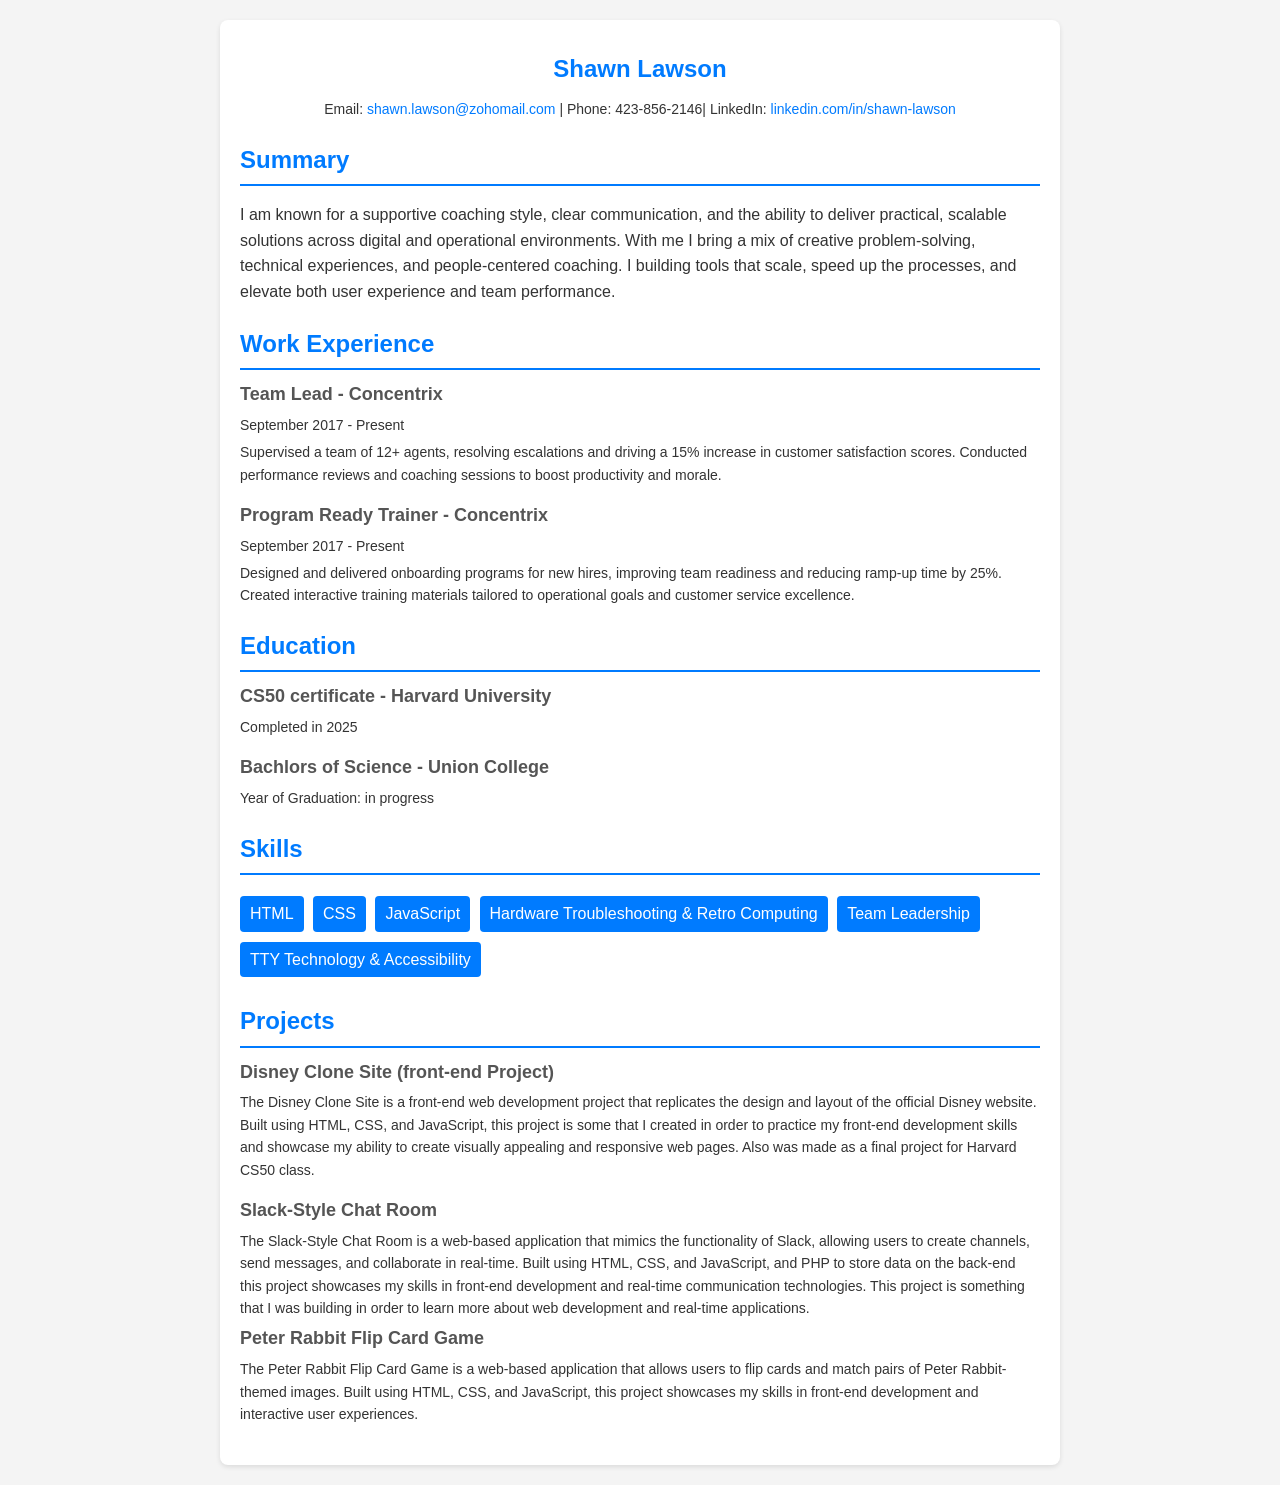
==== index.html @ 24d989f8 "added summary information" ====
<!DOCTYPE html>
<html lang="en">
    <head>
        <meta charset="UTF-8" />
        <meta name="viewport" content="width=device-width, initial-scale=1.0" />
        <title>Resume Template</title>
    </head>
 
    <style>
        body {
            font-family: Arial, sans-serif;
            line-height: 1.6;
            margin: 0;
            padding: 0;
            color: #333;
            background-color: #f4f4f4;
        }
        .container {
            max-width: 800px;
            margin: 20px auto;
            padding: 20px;
            background: #fff;
            border-radius: 8px;
            box-shadow: 0 2px 5px rgba(0, 0, 0, 0.1);
        }
        h1,
        h2 {
            color: #007bff;
        }
        .header {
            text-align: center;
        }
        .header h1 {
            margin: 10px 0;
        }
        .contact {
            margin: 10px 0;
            font-size: 14px;
        }
        .contact a {
            color: #007bff;
            text-decoration: none;
        }
        .section {
            margin: 20px 0;
        }
        .section h2 {
            margin-bottom: 10px;
            border-bottom: 2px solid #007bff;
            padding-bottom: 5px;
        }
        .item {
            margin-bottom: 15px;
        }
        .item h3 {
            margin: 0;
            font-size: 18px;
            color: #555;
        }
        .item p {
            margin: 5px 0;
            font-size: 14px;
        }
        .skills ul {
            list-style: none;
            padding: 0;
        }
        .skills ul li {
            display: inline-block;
            background: #007bff;
            color: #fff;
            padding: 5px 10px;
            margin: 5px 5px 5px 0;
            border-radius: 4px;
        }
    </style>
 
    <body>
        <main class="container">
            <section class="header">
                <h1>Shawn Lawson</h1>
                <p class="contact">
                    Email:
                    <a href="shawn.lawson@zohomail.com"
                        >shawn.lawson@zohomail.com</a
                    >
                    | Phone: 423-856-2146| LinkedIn:
                    <a href="https://www.linkedin.com/in/shawn-lawson-a45591269/">linkedin.com/in/shawn-lawson</a>
                </p>
            </section>
            <section class="section">
                <h2>Summary</h2>
                <p>
                    I am known for a supportive coaching style, clear communication, and the ability to deliver
                    practical, scalable solutions across digital and operational environments. With me I bring
                    a mix of creative problem-solving, technical experiences, and people-centered coaching. I building
                    tools that scale, speed up the processes, and elevate both user experience and team performance.
                    
                </p>
            </section>
            <section class="section">
                <h2>Work Experience</h2>
                <div class="item">
                    <h3>Team Lead - Concentrix</h3>
                    <p>September 2017 - Present</p>
                    <p>
                        Supervised a team of 12+ agents, resolving escalations and driving a 15% increase in customer satisfaction scores. Conducted performance reviews and coaching sessions to boost productivity and morale. 
                    </p>
                </div>
                <div class="item">
                    <h3>Program Ready Trainer - Concentrix</h3>
                    <p>September 2017 - Present</p>
                    <p>
                        Designed and delivered onboarding programs for new hires, improving team readiness and reducing ramp-up time by 25%. Created interactive training materials tailored to operational goals and customer service excellence.
                    </p>
                </div>
            </section>
            <div class="section">
                <h2>Education</h2>
                <div class="item">
                    <h3>CS50 certificate - Harvard University</h3>
                    <p>Completed in 2025</p>
                </div>
                <div class="item">
                    <h3>Bachlors of Science - Union College</h3>
                    <p>Year of Graduation: in progress</p>
                </div>
            </section>
            <section class="section">
                <h2>Skills</h2>
                <div class="skills">
                    <ul>
                        <li>HTML</li>
                        <li>CSS</li>
                        <li>JavaScript</li>
                        <li>Hardware Troubleshooting & Retro Computing</li>
                        <li>Team Leadership</li>
                        <li>TTY Technology & Accessibility</li>
                    </ul>
                </div>
            </section>
            <section class="section">
                <h2>Projects</h2>
                <div class="item">
                    <h3>Disney Clone Site (front-end Project)</h3>
                    <p>
                        The Disney Clone Site is a front-end web development project that replicates the design and layout of the official Disney website. 
                        Built using HTML, CSS, and JavaScript, this project is some that I created in order to practice my front-end development skills and showcase 
                        my ability to create visually appealing and responsive web pages. Also was made as a final project for Harvard CS50 class.
                    </p>
                </div>
                <div class="item">
                    <h3>Slack-Style Chat Room</h3>
                    <p>
                        The Slack-Style Chat Room is a web-based application that mimics the functionality of Slack,
                        allowing users to create channels, send messages, and collaborate in real-time. 
                        Built using HTML, CSS, and JavaScript, and PHP to store data on the back-end this 
                        project showcases my skills in front-end development and real-time communication technologies.
                        This project is something that I was building in order to learn more about web development and real-time applications.
                    </p>
                    <div class="item">
                    <h3>Peter Rabbit Flip Card Game</h3>
                    <p>
                        The Peter Rabbit Flip Card Game is a web-based application that allows users to flip cards and match pairs of Peter Rabbit-themed images. 
                        Built using HTML, CSS, and JavaScript, this project showcases my skills in front-end development and interactive user experiences.
                    </p>
                </div>
            </section>
        </main>
    </body>
</html>
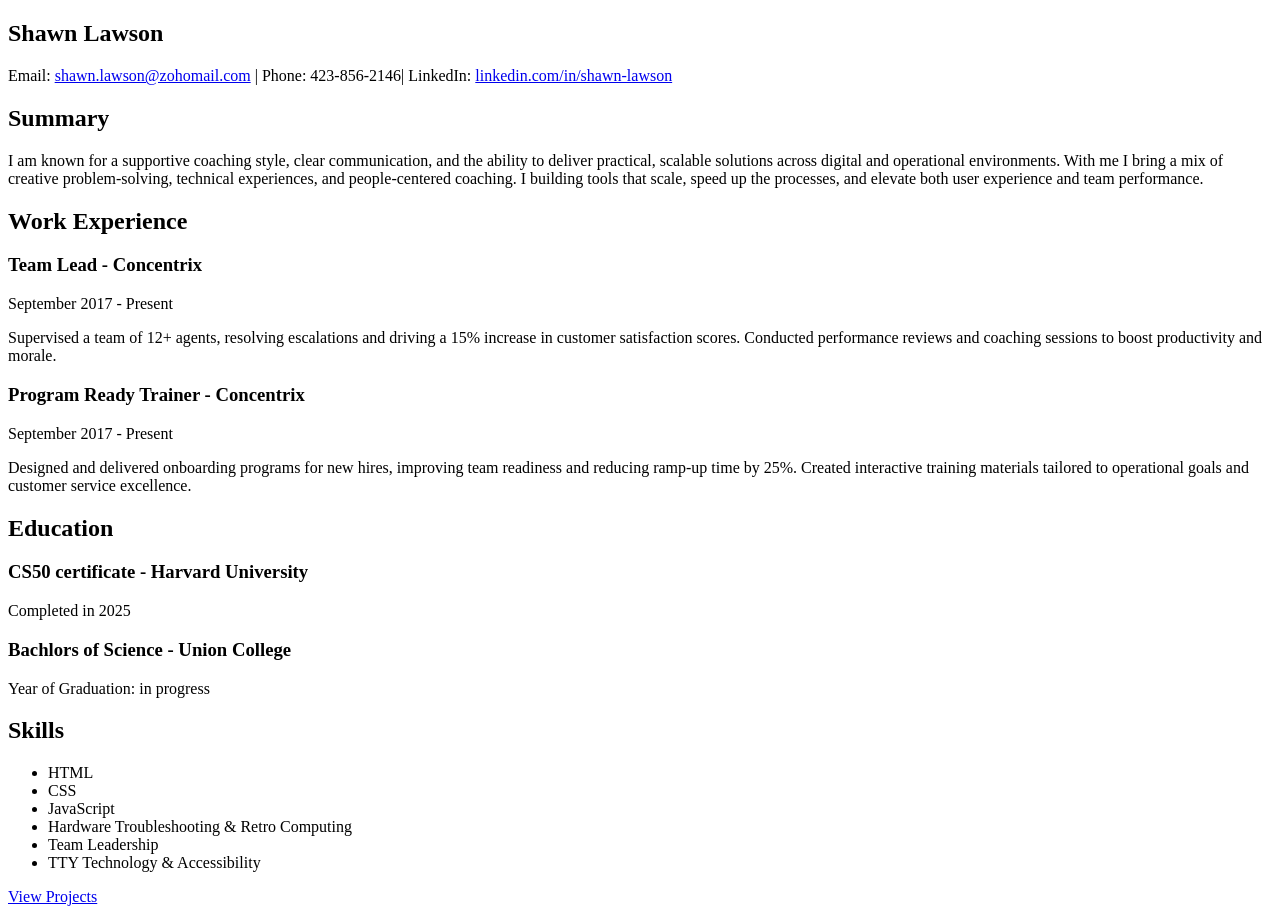
==== commit 2bc9c4a0: "added CSS and new html file" ====
--- a/index.html
+++ b/index.html
@@ -3,78 +3,10 @@
     <head>
         <meta charset="UTF-8" />
         <meta name="viewport" content="width=device-width, initial-scale=1.0" />
+        <link rel="stylesheet" href="styles.css" />
         <title>Resume Template</title>
     </head>
- 
-    <style>
-        body {
-            font-family: Arial, sans-serif;
-            line-height: 1.6;
-            margin: 0;
-            padding: 0;
-            color: #333;
-            background-color: #f4f4f4;
-        }
-        .container {
-            max-width: 800px;
-            margin: 20px auto;
-            padding: 20px;
-            background: #fff;
-            border-radius: 8px;
-            box-shadow: 0 2px 5px rgba(0, 0, 0, 0.1);
-        }
-        h1,
-        h2 {
-            color: #007bff;
-        }
-        .header {
-            text-align: center;
-        }
-        .header h1 {
-            margin: 10px 0;
-        }
-        .contact {
-            margin: 10px 0;
-            font-size: 14px;
-        }
-        .contact a {
-            color: #007bff;
-            text-decoration: none;
-        }
-        .section {
-            margin: 20px 0;
-        }
-        .section h2 {
-            margin-bottom: 10px;
-            border-bottom: 2px solid #007bff;
-            padding-bottom: 5px;
-        }
-        .item {
-            margin-bottom: 15px;
-        }
-        .item h3 {
-            margin: 0;
-            font-size: 18px;
-            color: #555;
-        }
-        .item p {
-            margin: 5px 0;
-            font-size: 14px;
-        }
-        .skills ul {
-            list-style: none;
-            padding: 0;
-        }
-        .skills ul li {
-            display: inline-block;
-            background: #007bff;
-            color: #fff;
-            padding: 5px 10px;
-            margin: 5px 5px 5px 0;
-            border-radius: 4px;
-        }
-    </style>
- 
+
     <body>
         <main class="container">
             <section class="header">
@@ -139,8 +71,10 @@
                     </ul>
                 </div>
             </section>
-            <section class="section">
-                <h2>Projects</h2>
+                <a href="projects.html">View Projects</a>
+
+            <!--<section class="section">
+                 <h2>Projects</h2>
                 <div class="item">
                     <h3>Disney Clone Site (front-end Project)</h3>
                     <p>
@@ -165,7 +99,7 @@
                         Built using HTML, CSS, and JavaScript, this project showcases my skills in front-end development and interactive user experiences.
                     </p>
                 </div>
-            </section>
+            </section> -->
         </main>
     </body>
 </html>
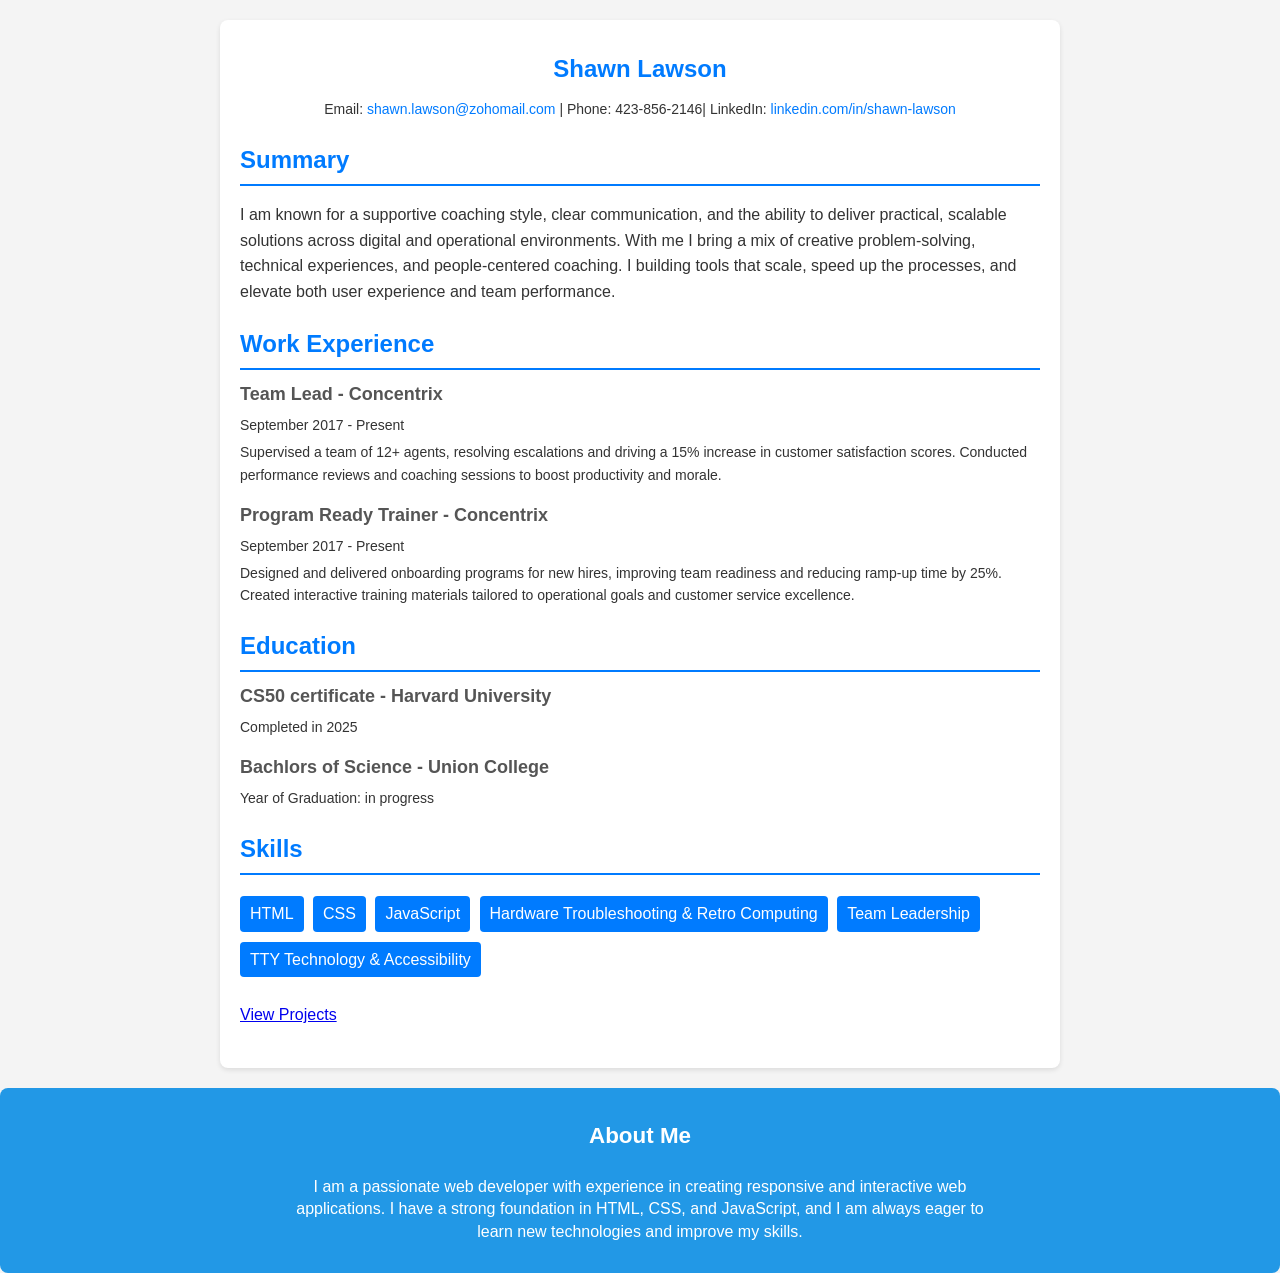
==== commit 0c3996bc: "added resume.html index.css" ====
--- a/index.html
+++ b/index.html
@@ -3,7 +3,8 @@
     <head>
         <meta charset="UTF-8" />
         <meta name="viewport" content="width=device-width, initial-scale=1.0" />
-        <link rel="stylesheet" href="styles.css" />
+        <link rel="stylesheet" href="css/styles.css" />
+        <link rel="stylesheet" href="css/index.css" />
         <title>Resume Template</title>
     </head>
 
@@ -101,6 +102,12 @@
                 </div>
             </section> -->
         </main>
+        <footer>
+            <div class="about-me">
+                <h3>About Me</h3>
+                <p>I am a passionate web developer with experience in creating responsive and interactive web applications. I have a strong foundation in HTML, CSS, and JavaScript, and I am always eager to learn new technologies and improve my skills.</p>
+            </div>
+        </footer>
     </body>
 </html>
  
--- a/css/styles.css
+++ b/css/styles.css
@@ -0,0 +1,76 @@
+body {
+            font-family: Arial, sans-serif;
+            line-height: 1.6;
+            margin: 0;
+            padding: 0;
+            color: #333;
+            background-color: #f4f4f4;
+        }
+        .container {
+            max-width: 800px;
+            margin: 20px auto;
+            padding: 20px;
+            background: #fff;
+            border-radius: 8px;
+            box-shadow: 0 2px 5px rgba(0, 0, 0, 0.1);
+        }
+        h1,
+        h2 {
+            color: #007bff;
+        }
+        .header {
+            text-align: center;
+        }
+        .header h1 {
+            margin: 10px 0;
+        }
+        .contact {
+            margin: 10px 0;
+            font-size: 14px;
+        }
+        .contact a {
+            color: #007bff;
+            text-decoration: none;
+        }
+        .section {
+            margin: 20px 0;
+        }
+        .section h2 {
+            margin-bottom: 10px;
+            border-bottom: 2px solid #007bff;
+            padding-bottom: 5px;
+        }
+        .item {
+            margin-bottom: 15px;
+        }
+        .item h3 {
+            margin: 0;
+            font-size: 18px;
+            color: #555;
+        }
+        .item p {
+            margin: 5px 0;
+            font-size: 14px;
+        }
+        .skills ul {
+            list-style: none;
+            padding: 0;
+        }
+        .skills ul li {
+            display: inline-block;
+            background: #007bff;
+            color: #fff;
+            padding: 5px 10px;
+            margin: 5px 5px 5px 0;
+            border-radius: 4px;
+        }
+        .resume {
+            display: flex;
+            justify-content: center;
+            margin-top: 10px;
+            padding: 10px 20px;
+            background: #007bff;
+            color: #fff;
+            text-decoration: none;
+            border-radius: 4px;
+        }
--- a/css/index.css
+++ b/css/index.css
@@ -0,0 +1,36 @@
+footer {
+  background-color: #2298e6;
+  padding: 20px;
+  color: white;
+  border-radius: 8px;
+  text-align: left; 
+}
+
+footer .about-me h3 {
+  margin-top: 0;
+  font-size: 1.2rem;
+}
+
+footer .about-me p {
+  margin: 10px 0 0;
+  font-size: 0.95rem;
+  line-height: 1.4;
+}
+
+@media (min-width: 768px) {
+  footer {
+    grid-column: 1 / 3;
+    text-align: center; 
+    padding: 30px;
+  }
+
+  footer .about-me h3 {
+    font-size: 1.4rem;
+  }
+
+  footer .about-me p {
+    font-size: 1rem;
+    max-width: 700px;
+    margin: 10px auto 0; 
+  }
+}
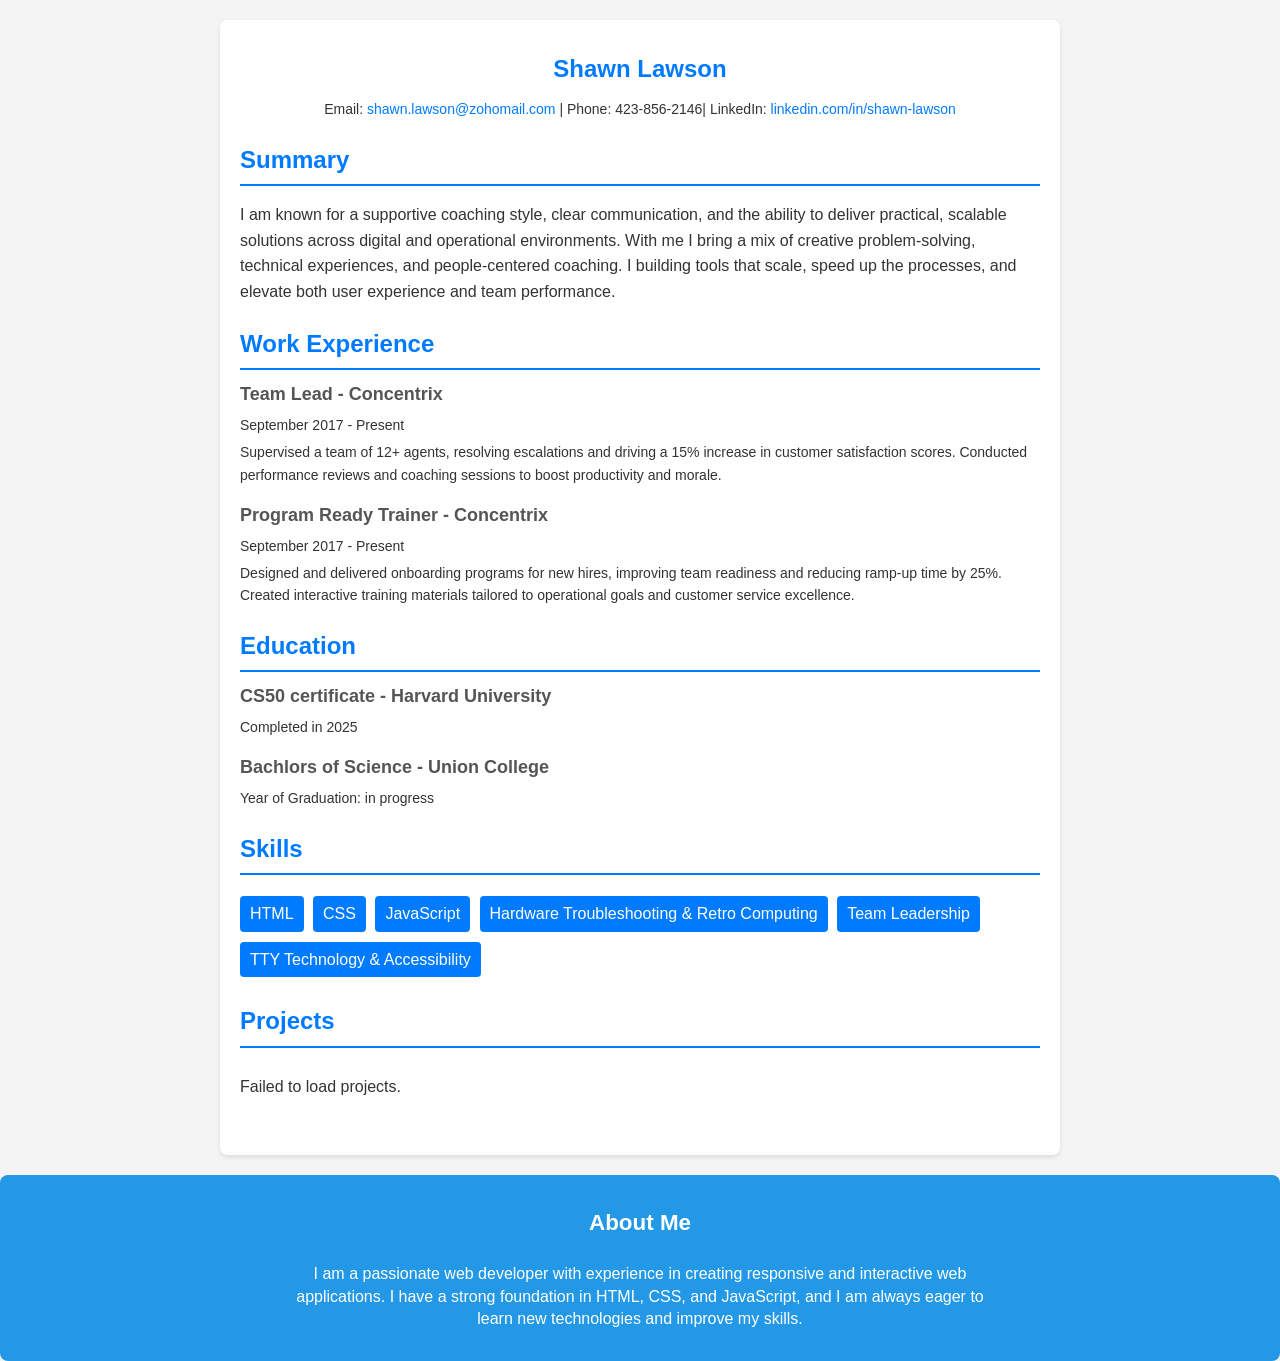
==== commit 79258706: "added the JavaScript to the mix." ====
--- a/index.html
+++ b/index.html
@@ -1,63 +1,66 @@
 <!DOCTYPE html>
 <html lang="en">
-    <head>
-        <meta charset="UTF-8" />
-        <meta name="viewport" content="width=device-width, initial-scale=1.0" />
-        <link rel="stylesheet" href="css/styles.css" />
-        <link rel="stylesheet" href="css/index.css" />
-        <title>Resume Template</title>
-    </head>
 
-    <body>
-        <main class="container">
-            <section class="header">
-                <h1>Shawn Lawson</h1>
-                <p class="contact">
-                    Email:
-                    <a href="shawn.lawson@zohomail.com"
-                        >shawn.lawson@zohomail.com</a
-                    >
-                    | Phone: 423-856-2146| LinkedIn:
-                    <a href="https://www.linkedin.com/in/shawn-lawson-a45591269/">linkedin.com/in/shawn-lawson</a>
+<head>
+    <meta charset="UTF-8" />
+    <meta name="viewport" content="width=device-width, initial-scale=1.0" />
+    <link rel="stylesheet" href="css/styles.css" />
+    <link rel="stylesheet" href="css/index.css" />
+    <title>Resume Template</title>
+</head>
+
+<body>
+    <main class="container">
+        <section class="header">
+            <h1>Shawn Lawson</h1>
+            <p class="contact">
+                Email:
+                <a href="shawn.lawson@zohomail.com">shawn.lawson@zohomail.com</a>
+                | Phone: 423-856-2146| LinkedIn:
+                <a href="https://www.linkedin.com/in/shawn-lawson-a45591269/">linkedin.com/in/shawn-lawson</a>
+            </p>
+        </section>
+        <section class="section">
+            <h2>Summary</h2>
+            <p>
+                I am known for a supportive coaching style, clear communication, and the ability to deliver
+                practical, scalable solutions across digital and operational environments. With me I bring
+                a mix of creative problem-solving, technical experiences, and people-centered coaching. I building
+                tools that scale, speed up the processes, and elevate both user experience and team performance.
+
+            </p>
+        </section>
+        <section class="section">
+            <h2>Work Experience</h2>
+            <div class="item">
+                <h3>Team Lead - Concentrix</h3>
+                <p>September 2017 - Present</p>
+                <p>
+                    Supervised a team of 12+ agents, resolving escalations and driving a 15% increase in customer
+                    satisfaction scores. Conducted performance reviews and coaching sessions to boost productivity and
+                    morale.
                 </p>
-            </section>
-            <section class="section">
-                <h2>Summary</h2>
+            </div>
+            <div class="item">
+                <h3>Program Ready Trainer - Concentrix</h3>
+                <p>September 2017 - Present</p>
                 <p>
-                    I am known for a supportive coaching style, clear communication, and the ability to deliver
-                    practical, scalable solutions across digital and operational environments. With me I bring
-                    a mix of creative problem-solving, technical experiences, and people-centered coaching. I building
-                    tools that scale, speed up the processes, and elevate both user experience and team performance.
-                    
+                    Designed and delivered onboarding programs for new hires, improving team readiness and reducing
+                    ramp-up time by 25%. Created interactive training materials tailored to operational goals and
+                    customer service excellence.
                 </p>
-            </section>
-            <section class="section">
-                <h2>Work Experience</h2>
-                <div class="item">
-                    <h3>Team Lead - Concentrix</h3>
-                    <p>September 2017 - Present</p>
-                    <p>
-                        Supervised a team of 12+ agents, resolving escalations and driving a 15% increase in customer satisfaction scores. Conducted performance reviews and coaching sessions to boost productivity and morale. 
-                    </p>
-                </div>
-                <div class="item">
-                    <h3>Program Ready Trainer - Concentrix</h3>
-                    <p>September 2017 - Present</p>
-                    <p>
-                        Designed and delivered onboarding programs for new hires, improving team readiness and reducing ramp-up time by 25%. Created interactive training materials tailored to operational goals and customer service excellence.
-                    </p>
-                </div>
-            </section>
-            <div class="section">
-                <h2>Education</h2>
-                <div class="item">
-                    <h3>CS50 certificate - Harvard University</h3>
-                    <p>Completed in 2025</p>
-                </div>
-                <div class="item">
-                    <h3>Bachlors of Science - Union College</h3>
-                    <p>Year of Graduation: in progress</p>
-                </div>
+            </div>
+        </section>
+        <div class="section">
+            <h2>Education</h2>
+            <div class="item">
+                <h3>CS50 certificate - Harvard University</h3>
+                <p>Completed in 2025</p>
+            </div>
+            <div class="item">
+                <h3>Bachlors of Science - Union College</h3>
+                <p>Year of Graduation: in progress</p>
+            </div>
             </section>
             <section class="section">
                 <h2>Skills</h2>
@@ -72,7 +75,11 @@
                     </ul>
                 </div>
             </section>
-                <a href="projects.html">View Projects</a>
+            <section class="section">
+                <h2>Projects</h2>
+                <div id="projects" class="columns"></div>
+            </section>
+
 
             <!--<section class="section">
                  <h2>Projects</h2>
@@ -101,13 +108,16 @@
                     </p>
                 </div>
             </section> -->
-        </main>
-        <footer>
-            <div class="about-me">
-                <h3>About Me</h3>
-                <p>I am a passionate web developer with experience in creating responsive and interactive web applications. I have a strong foundation in HTML, CSS, and JavaScript, and I am always eager to learn new technologies and improve my skills.</p>
-            </div>
-        </footer>
-    </body>
-</html>
- +    </main>
+    <footer>
+        <div class="about-me">
+            <h3>About Me</h3>
+            <p>I am a passionate web developer with experience in creating responsive and interactive web applications.
+                I have a strong foundation in HTML, CSS, and JavaScript, and I am always eager to learn new technologies
+                and improve my skills.</p>
+        </div>
+    </footer>
+    <script src="app.js"></script>
+</body>
+
+</html>
--- a/css/styles.css
+++ b/css/styles.css
@@ -1,76 +1,93 @@
 body {
-            font-family: Arial, sans-serif;
-            line-height: 1.6;
-            margin: 0;
-            padding: 0;
-            color: #333;
-            background-color: #f4f4f4;
-        }
-        .container {
-            max-width: 800px;
-            margin: 20px auto;
-            padding: 20px;
-            background: #fff;
-            border-radius: 8px;
-            box-shadow: 0 2px 5px rgba(0, 0, 0, 0.1);
-        }
-        h1,
-        h2 {
-            color: #007bff;
-        }
-        .header {
-            text-align: center;
-        }
-        .header h1 {
-            margin: 10px 0;
-        }
-        .contact {
-            margin: 10px 0;
-            font-size: 14px;
-        }
-        .contact a {
-            color: #007bff;
-            text-decoration: none;
-        }
-        .section {
-            margin: 20px 0;
-        }
-        .section h2 {
-            margin-bottom: 10px;
-            border-bottom: 2px solid #007bff;
-            padding-bottom: 5px;
-        }
-        .item {
-            margin-bottom: 15px;
-        }
-        .item h3 {
-            margin: 0;
-            font-size: 18px;
-            color: #555;
-        }
-        .item p {
-            margin: 5px 0;
-            font-size: 14px;
-        }
-        .skills ul {
-            list-style: none;
-            padding: 0;
-        }
-        .skills ul li {
-            display: inline-block;
-            background: #007bff;
-            color: #fff;
-            padding: 5px 10px;
-            margin: 5px 5px 5px 0;
-            border-radius: 4px;
-        }
-        .resume {
-            display: flex;
-            justify-content: center;
-            margin-top: 10px;
-            padding: 10px 20px;
-            background: #007bff;
-            color: #fff;
-            text-decoration: none;
-            border-radius: 4px;
-        }+  font-family: Arial, sans-serif;
+  line-height: 1.6;
+  margin: 0;
+  padding: 0;
+  color: #333;
+  background-color: #f4f4f4;
+}
+.container {
+  max-width: 800px;
+  margin: 20px auto;
+  padding: 20px;
+  background: #fff;
+  border-radius: 8px;
+  box-shadow: 0 2px 5px rgba(0, 0, 0, 0.1);
+}
+h1,
+h2 {
+  color: #007bff;
+}
+.header {
+  text-align: center;
+}
+.header h1 {
+  margin: 10px 0;
+}
+.contact {
+  margin: 10px 0;
+  font-size: 14px;
+}
+.contact a {
+  color: #007bff;
+  text-decoration: none;
+}
+.section {
+  margin: 20px 0;
+}
+.section h2 {
+  margin-bottom: 10px;
+  border-bottom: 2px solid #007bff;
+  padding-bottom: 5px;
+}
+.item {
+  margin-bottom: 15px;
+}
+.item h3 {
+  margin: 0;
+  font-size: 18px;
+  color: #555;
+}
+.item p {
+  margin: 5px 0;
+  font-size: 14px;
+}
+.skills ul {
+  list-style: none;
+  padding: 0;
+}
+.skills ul li {
+  display: inline-block;
+  background: #007bff;
+  color: #fff;
+  padding: 5px 10px;
+  margin: 5px 5px 5px 0;
+  border-radius: 4px;
+}
+.resume {
+  display: flex;
+  justify-content: center;
+  margin-top: 10px;
+  padding: 10px 20px;
+  background: #007bff;
+  color: #fff;
+  text-decoration: none;
+  border-radius: 4px;
+}
+
+.columns {
+  display: flex;
+  flex-direction: column;
+  gap: 20px;
+}
+
+@media (min-width: 800px) {
+  .columns {
+    flex-direction: row;
+    flex-wrap: wrap;
+  }
+
+  .col {
+    flex: 1 1 calc(50% - 20px);
+  }
+}
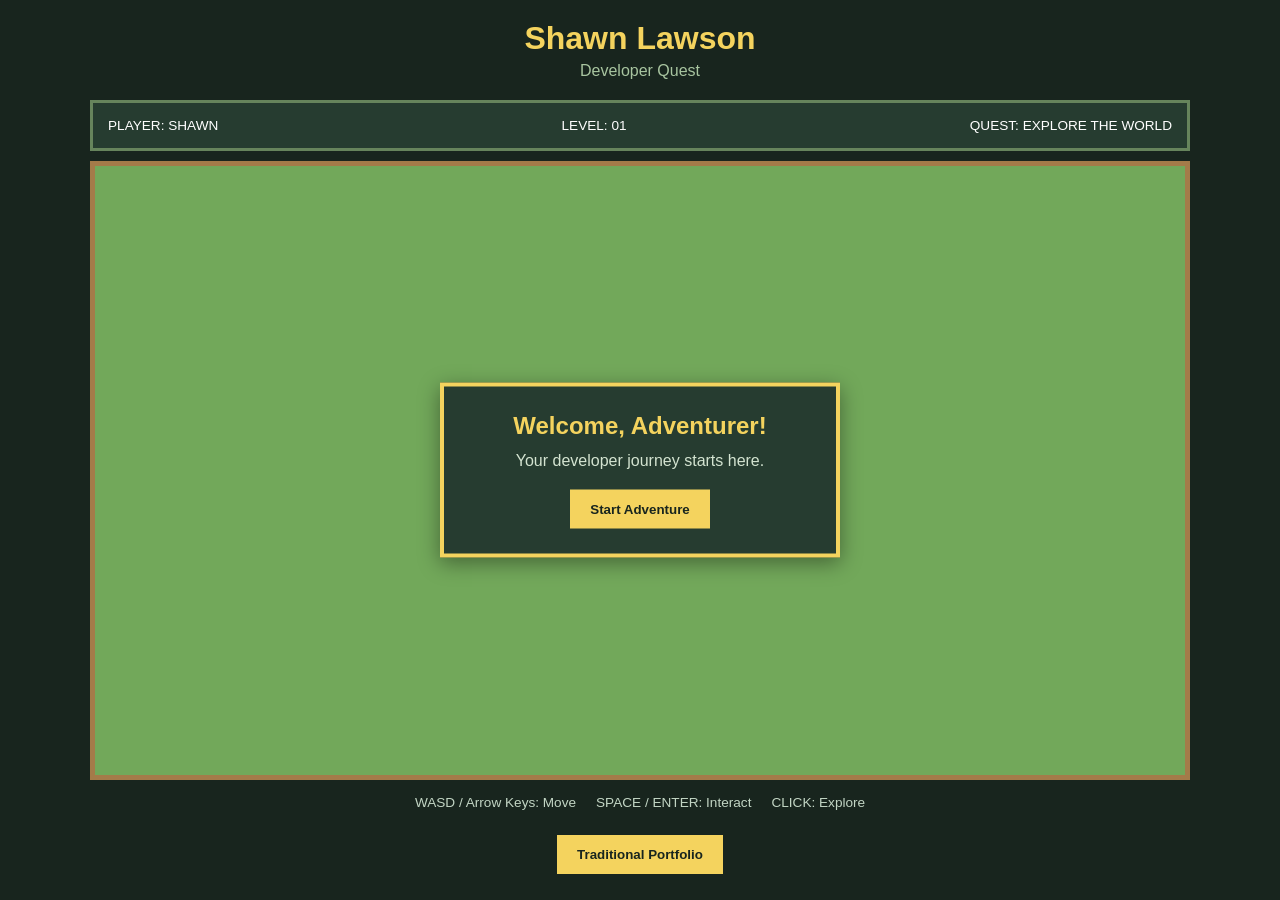
==== commit 546c9a28: "Did some re-arranging to make the code easier to follow." ====
--- a/index.html
+++ b/index.html
@@ -1,123 +1,57 @@
+
 <!DOCTYPE html>
 <html lang="en">
+<head>
+    <meta charset="UTF-8">
+    <meta name="viewport" content="width=device-width, initial-scale=1.0">
 
-<head>
-    <meta charset="UTF-8" />
-    <meta name="viewport" content="width=device-width, initial-scale=1.0" />
-    <link rel="stylesheet" href="css/styles.css" />
-    <link rel="stylesheet" href="css/index.css" />
-    <title>Resume Template</title>
+    <title>Shawn Lawson | Developer Quest</title>
+
+    <link rel="stylesheet" href="/css/style.css">
 </head>
 
 <body>
-    <main class="container">
-        <section class="header">
-            <h1>Shawn Lawson</h1>
-            <p class="contact">
-                Email:
-                <a href="shawn.lawson@zohomail.com">shawn.lawson@zohomail.com</a>
-                | Phone: 423-856-2146| LinkedIn:
-                <a href="https://www.linkedin.com/in/shawn-lawson-a45591269/">linkedin.com/in/shawn-lawson</a>
-            </p>
+
+    <header class="game-header">
+        <h1>Shawn Lawson</h1>
+        <p>Developer Quest</p>
+    </header>
+
+    <main class="game-container">
+
+        <div class="game-hud">
+            <span>PLAYER: SHAWN</span>
+            <span>LEVEL: 01</span>
+            <span>QUEST: EXPLORE THE WORLD</span>
+        </div>
+
+        <section class="game-screen">
+
+            <canvas id="gameCanvas">
+                Your browser does not support HTML Canvas.
+            </canvas>
+
+            <div class="game-message" id="gameMessage">
+                <h2>Welcome, Adventurer!</h2>
+                <p>Your developer journey starts here.</p>
+                <button id="startButton">Start Adventure</button>
+            </div>
+
         </section>
-        <section class="section">
-            <h2>Summary</h2>
-            <p>
-                I am known for a supportive coaching style, clear communication, and the ability to deliver
-                practical, scalable solutions across digital and operational environments. With me I bring
-                a mix of creative problem-solving, technical experiences, and people-centered coaching. I building
-                tools that scale, speed up the processes, and elevate both user experience and team performance.
 
-            </p>
-        </section>
-        <section class="section">
-            <h2>Work Experience</h2>
-            <div class="item">
-                <h3>Team Lead - Concentrix</h3>
-                <p>September 2017 - Present</p>
-                <p>
-                    Supervised a team of 12+ agents, resolving escalations and driving a 15% increase in customer
-                    satisfaction scores. Conducted performance reviews and coaching sessions to boost productivity and
-                    morale.
-                </p>
-            </div>
-            <div class="item">
-                <h3>Program Ready Trainer - Concentrix</h3>
-                <p>September 2017 - Present</p>
-                <p>
-                    Designed and delivered onboarding programs for new hires, improving team readiness and reducing
-                    ramp-up time by 25%. Created interactive training materials tailored to operational goals and
-                    customer service excellence.
-                </p>
-            </div>
-        </section>
-        <div class="section">
-            <h2>Education</h2>
-            <div class="item">
-                <h3>CS50 certificate - Harvard University</h3>
-                <p>Completed in 2025</p>
-            </div>
-            <div class="item">
-                <h3>Bachlors of Science - Union College</h3>
-                <p>Year of Graduation: in progress</p>
-            </div>
-            </section>
-            <section class="section">
-                <h2>Skills</h2>
-                <div class="skills">
-                    <ul>
-                        <li>HTML</li>
-                        <li>CSS</li>
-                        <li>JavaScript</li>
-                        <li>Hardware Troubleshooting & Retro Computing</li>
-                        <li>Team Leadership</li>
-                        <li>TTY Technology & Accessibility</li>
-                    </ul>
-                </div>
-            </section>
-            <section class="section">
-                <h2>Projects</h2>
-                <div id="projects" class="columns"></div>
-            </section>
+        <nav class="game-controls">
+            <p>WASD / Arrow Keys: Move</p>
+            <p>SPACE / ENTER: Interact</p>
+            <p>CLICK: Explore</p>
+        </nav>
 
+        <div class="portfolio-menu">
+            <button id="portfolioButton">Traditional Portfolio</button>
+        </div>
 
-            <!--<section class="section">
-                 <h2>Projects</h2>
-                <div class="item">
-                    <h3>Disney Clone Site (front-end Project)</h3>
-                    <p>
-                        The Disney Clone Site is a front-end web development project that replicates the design and layout of the official Disney website. 
-                        Built using HTML, CSS, and JavaScript, this project is some that I created in order to practice my front-end development skills and showcase 
-                        my ability to create visually appealing and responsive web pages. Also was made as a final project for Harvard CS50 class.
-                    </p>
-                </div>
-                <div class="item">
-                    <h3>Slack-Style Chat Room</h3>
-                    <p>
-                        The Slack-Style Chat Room is a web-based application that mimics the functionality of Slack,
-                        allowing users to create channels, send messages, and collaborate in real-time. 
-                        Built using HTML, CSS, and JavaScript, and PHP to store data on the back-end this 
-                        project showcases my skills in front-end development and real-time communication technologies.
-                        This project is something that I was building in order to learn more about web development and real-time applications.
-                    </p>
-                    <div class="item">
-                    <h3>Peter Rabbit Flip Card Game</h3>
-                    <p>
-                        The Peter Rabbit Flip Card Game is a web-based application that allows users to flip cards and match pairs of Peter Rabbit-themed images. 
-                        Built using HTML, CSS, and JavaScript, this project showcases my skills in front-end development and interactive user experiences.
-                    </p>
-                </div>
-            </section> -->
     </main>
-    <footer>
-        <div class="about-me">
-            <h3>About Me</h3>
-            <p>I am a passionate web developer with experience in creating responsive and interactive web applications.
-                I have a strong foundation in HTML, CSS, and JavaScript, and I am always eager to learn new technologies
-                and improve my skills.</p>
-        </div>
-    </footer>
-    <script src="app.js"></script>
+
+    <script type="module" src="/js/app.js"></script>
+
 </body>
-
-</html>+</html>
--- a/css/style.css
+++ b/css/style.css
@@ -0,0 +1,156 @@
+
+/* Reset */
+
+* {
+    margin: 0;
+    padding: 0;
+    box-sizing: border-box;
+}
+
+/* Main Page */
+
+body {
+    font-family: Arial, sans-serif;
+    background-color: #18251e;
+    color: #ffffff;
+    min-height: 100vh;
+    padding: 20px;
+}
+
+/* Header */
+
+.game-header {
+    text-align: center;
+    margin-bottom: 20px;
+}
+
+.game-header h1 {
+    font-size: 2rem;
+    color: #f4d35e;
+    margin-bottom: 5px;
+}
+
+.game-header p {
+    color: #a8c5a0;
+}
+
+/* Game Container */
+
+.game-container {
+    max-width: 1100px;
+    margin: auto;
+}
+
+/* Game HUD */
+
+.game-hud {
+    display: flex;
+    justify-content: space-between;
+    flex-wrap: wrap;
+    gap: 10px;
+    padding: 15px;
+    background-color: #263c30;
+    border: 3px solid #66845c;
+    font-size: 0.85rem;
+    margin-bottom: 10px;
+}
+
+/* Game Screen */
+
+.game-screen {
+    position: relative;
+    width: 100%;
+    aspect-ratio: 16 / 9;
+    background-color: #72a85a;
+    border: 5px solid #a47b49;
+    overflow: hidden;
+}
+
+#gameCanvas {
+    display: block;
+    width: 100%;
+    height: 100%;
+}
+
+/* Welcome Message */
+
+.game-message {
+    position: absolute;
+    top: 50%;
+    left: 50%;
+    transform: translate(-50%, -50%);
+    width: min(85%, 400px);
+    padding: 25px;
+    text-align: center;
+    background-color: #263c30;
+    border: 4px solid #f4d35e;
+    box-shadow: 0 5px 20px rgba(0, 0, 0, 0.4);
+}
+
+.game-message h2 {
+    color: #f4d35e;
+    margin-bottom: 12px;
+}
+
+.game-message p {
+    margin-bottom: 20px;
+    color: #d4e4d1;
+}
+
+.game-message button,
+.portfolio-menu button {
+    padding: 12px 20px;
+    background-color: #f4d35e;
+    border: none;
+    color: #18251e;
+    font-weight: bold;
+    cursor: pointer;
+}
+
+.game-message button:hover,
+.portfolio-menu button:hover {
+    background-color: #ffffff;
+}
+
+/* Controls */
+
+.game-controls {
+    display: flex;
+    justify-content: center;
+    flex-wrap: wrap;
+    gap: 20px;
+    padding: 15px;
+    color: #c2d5c4;
+    font-size: 0.85rem;
+}
+
+/* Portfolio Menu */
+
+.portfolio-menu {
+    text-align: center;
+    margin-top: 10px;
+}
+
+/* Mobile */
+
+@media (max-width: 600px) {
+
+    body {
+        padding: 10px;
+    }
+
+    .game-hud {
+        font-size: 0.7rem;
+    }
+
+    .game-controls {
+        flex-direction: column;
+        align-items: center;
+        gap: 8px;
+    }
+
+    .game-header h1 {
+        font-size: 1.5rem;
+    }
+
+}
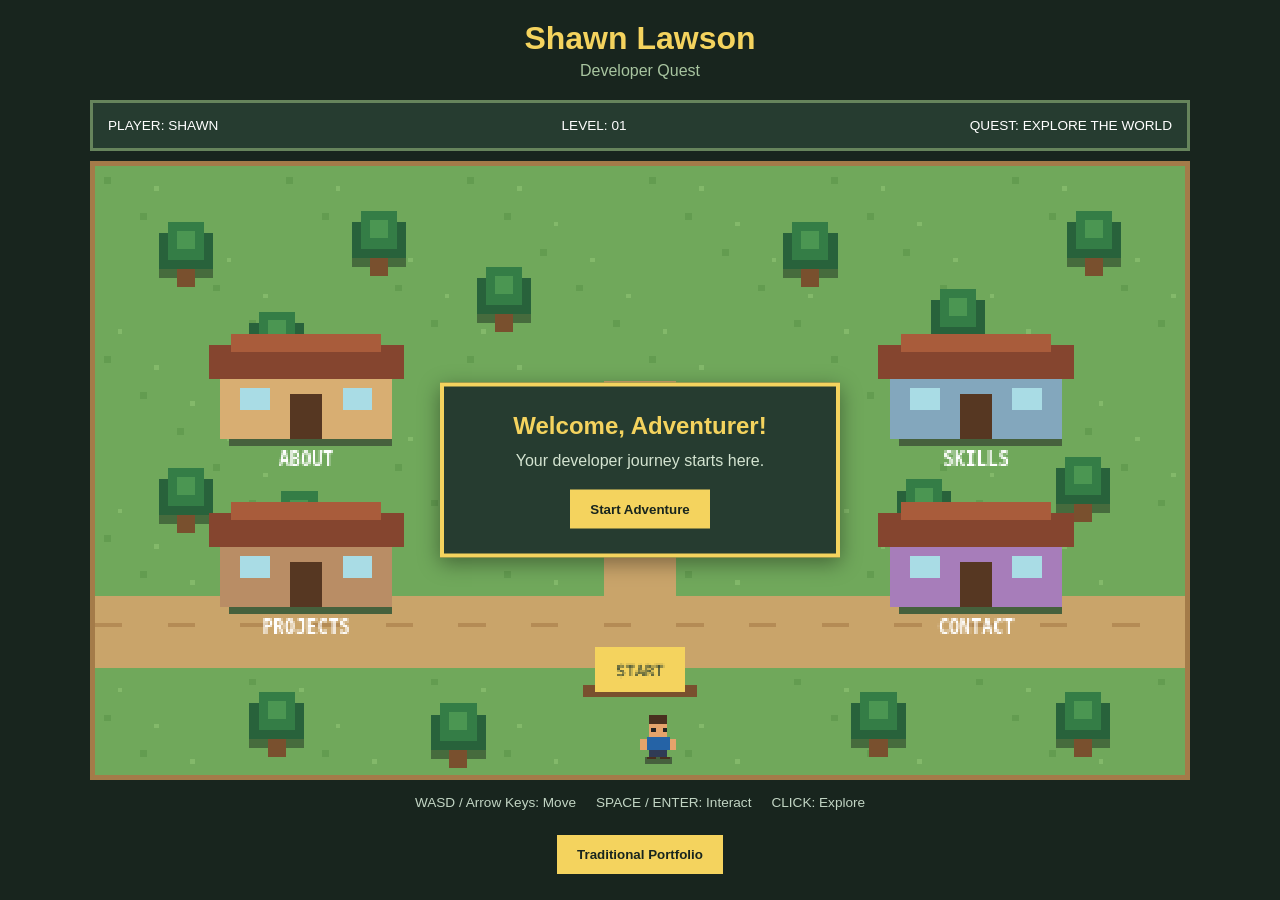
==== commit 1f350749: "updated information to show data when approaching a building and allowing visitors to click into a b" ====
--- a/index.html
+++ b/index.html
@@ -25,19 +25,37 @@
             <span>QUEST: EXPLORE THE WORLD</span>
         </div>
 
-        <section class="game-screen">
+        
+<section class="game-screen">
 
-            <canvas id="gameCanvas">
-                Your browser does not support HTML Canvas.
-            </canvas>
+    <canvas id="gameCanvas">
+        Your browser does not support HTML Canvas.
+    </canvas>
 
-            <div class="game-message" id="gameMessage">
-                <h2>Welcome, Adventurer!</h2>
-                <p>Your developer journey starts here.</p>
-                <button id="startButton">Start Adventure</button>
-            </div>
+    <div class="game-message" id="gameMessage">
+        <h2>Welcome, Adventurer!</h2>
+        <p>Your developer journey starts here.</p>
+        <button id="startButton">Start Adventure</button>
+    </div>
 
-        </section>
+    <!-- Interaction prompt -->
+    <div class="interaction-prompt" id="interactionPrompt">
+        Press SPACE to interact
+    </div>
+
+    <!-- Portfolio information window -->
+    <div class="portfolio-window" id="portfolioWindow">
+
+        <button class="close-window" id="closeWindow">X</button>
+
+        <h2 id="windowTitle">Portfolio</h2>
+
+        <div id="windowContent"></div>
+
+    </div>
+
+</section>
+
 
         <nav class="game-controls">
             <p>WASD / Arrow Keys: Move</p>
--- a/css/style.css
+++ b/css/style.css
@@ -70,6 +70,7 @@
     display: block;
     width: 100%;
     height: 100%;
+    image-rendering: pixelated;
 }
 
 /* Welcome Message */
@@ -131,6 +132,93 @@
     margin-top: 10px;
 }
 
+
+/* Interaction Prompt */
+
+.interaction-prompt {
+    display: none;
+    position: absolute;
+    bottom: 15px;
+    left: 50%;
+    transform: translateX(-50%);
+    background-color: #263c30;
+    color: #f4d35e;
+    padding: 10px 16px;
+    border: 2px solid #f4d35e;
+    font-family: monospace;
+    font-size: 12px;
+    white-space: nowrap;
+    z-index: 5;
+}
+
+/* Portfolio Information Window */
+
+.portfolio-window {
+    display: none;
+    position: absolute;
+    top: 50%;
+    left: 50%;
+    transform: translate(-50%, -50%);
+    width: min(90%, 500px);
+    max-height: 85%;
+    overflow-y: auto;
+    background-color: #263c30;
+    border: 4px solid #f4d35e;
+    padding: 25px;
+    z-index: 10;
+    box-shadow: 0 5px 25px rgba(0, 0, 0, 0.6);
+}
+
+.portfolio-window h2 {
+    color: #f4d35e;
+    margin-bottom: 15px;
+    font-family: monospace;
+}
+
+.portfolio-window p {
+    color: #e0eadf;
+    line-height: 1.6;
+    margin-bottom: 12px;
+}
+
+.portfolio-window ul {
+    padding-left: 20px;
+    color: #e0eadf;
+    line-height: 1.8;
+}
+
+.close-window {
+    position: sticky;
+    float: right;
+    top: 0;
+    background-color: #a94438;
+    color: white;
+    border: none;
+    padding: 7px 12px;
+    cursor: pointer;
+    font-weight: bold;
+}
+
+.close-window:hover {
+    background-color: #d65a4e;
+}
+
+.portfolio-window a {
+    color: #f4d35e;
+}
+
+@media (max-width: 600px) {
+    .portfolio-window {
+        padding: 18px;
+        font-size: 14px;
+    }
+
+    .interaction-prompt {
+        font-size: 10px;
+    }
+}
+
+
 /* Mobile */
 
 @media (max-width: 600px) {
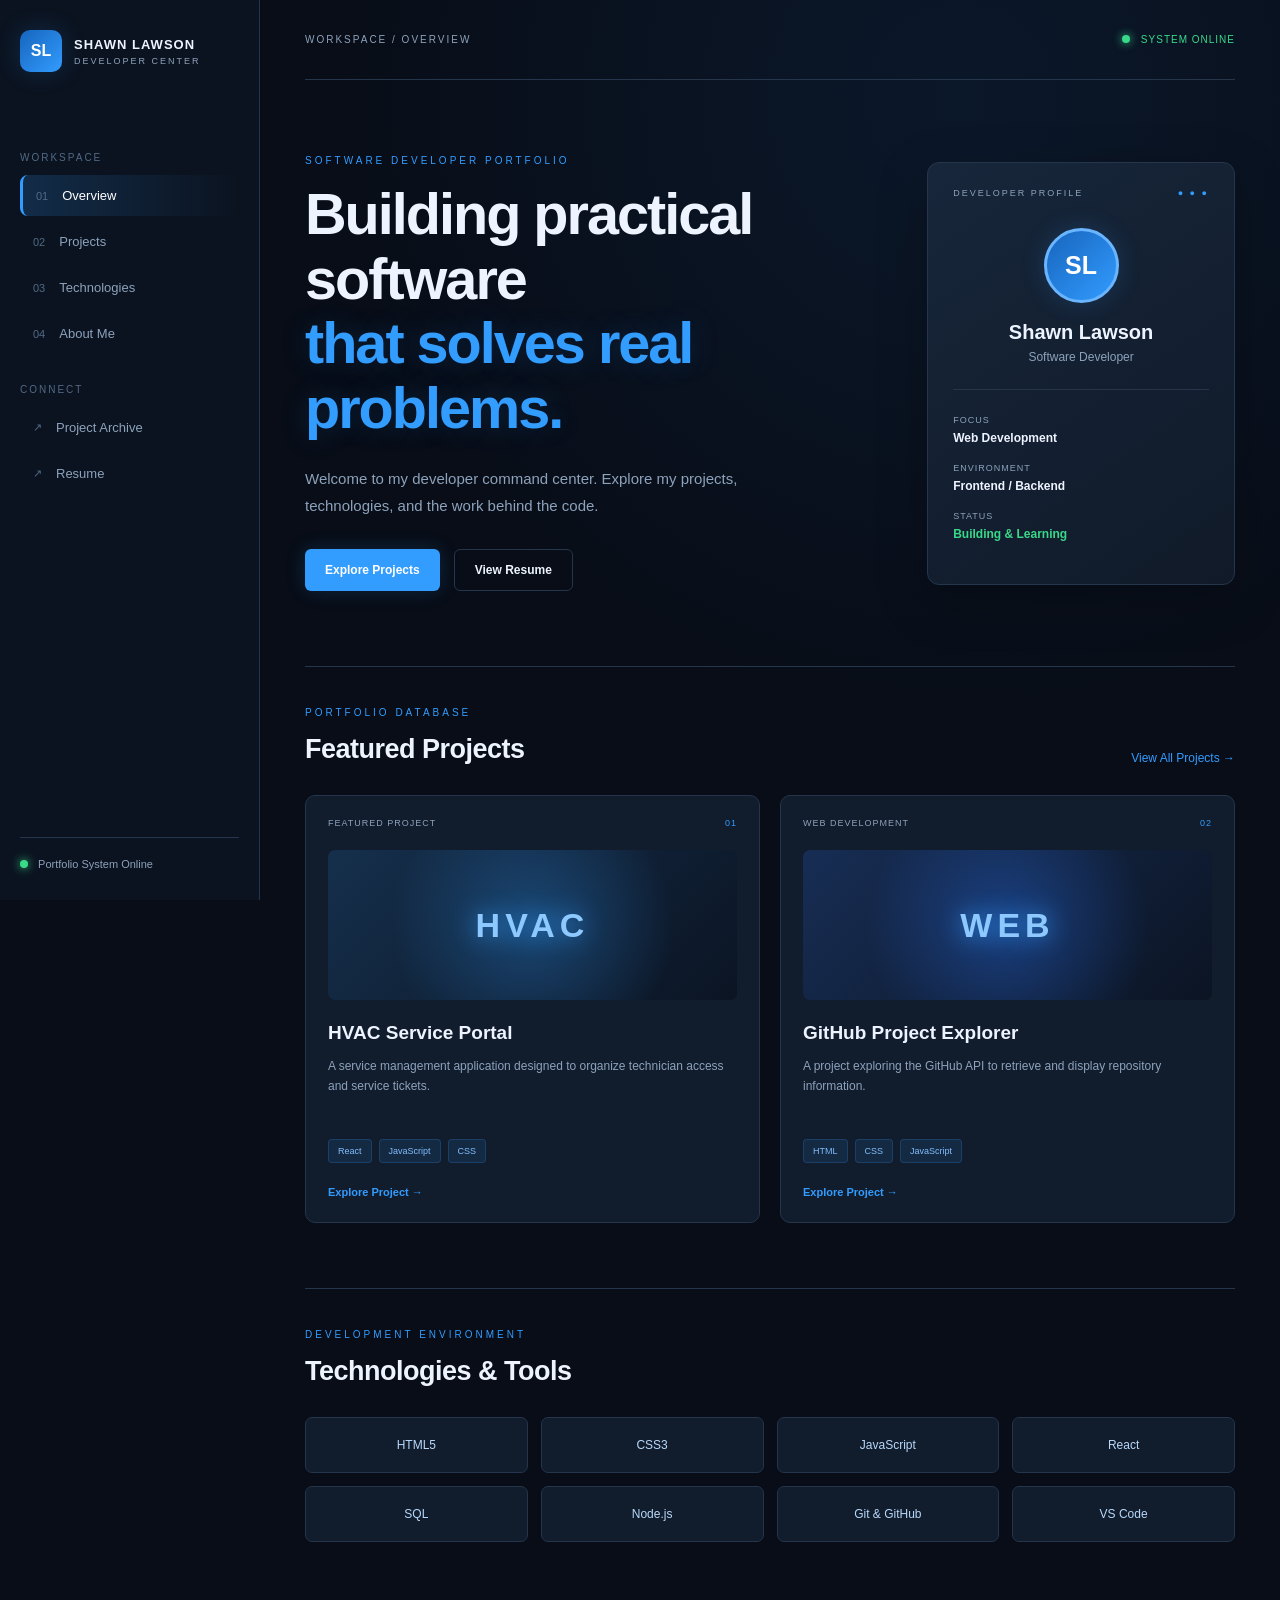
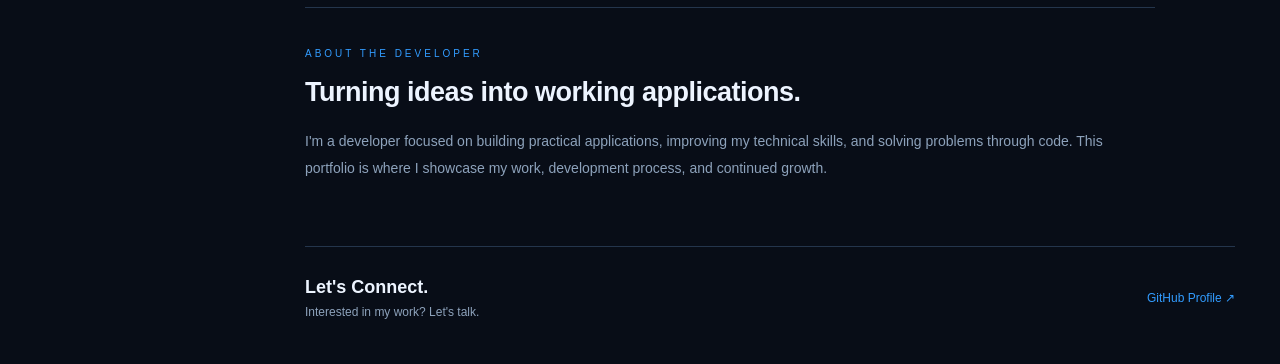
==== commit 6a33a1bd: "changed from RPG to a more future looking portfolio style." ====
--- a/index.html
+++ b/index.html
@@ -5,69 +5,284 @@
     <meta charset="UTF-8">
     <meta name="viewport" content="width=device-width, initial-scale=1.0">
 
-    <title>Shawn Lawson | Developer Quest</title>
+    <meta name="description" content="Shawn Lawson - Software Developer Portfolio">
+
+    <title>Shawn Lawson | Developer Command Center</title>
 
     <link rel="stylesheet" href="/css/style.css">
 </head>
 
 <body>
 
-    <header class="game-header">
-        <h1>Shawn Lawson</h1>
-        <p>Developer Quest</p>
-    </header>
-
-    <main class="game-container">
-
-        <div class="game-hud">
-            <span>PLAYER: SHAWN</span>
-            <span>LEVEL: 01</span>
-            <span>QUEST: EXPLORE THE WORLD</span>
-        </div>
-
-        
-<section class="game-screen">
-
-    <canvas id="gameCanvas">
-        Your browser does not support HTML Canvas.
-    </canvas>
-
-    <div class="game-message" id="gameMessage">
-        <h2>Welcome, Adventurer!</h2>
-        <p>Your developer journey starts here.</p>
-        <button id="startButton">Start Adventure</button>
+    <div class="command-center">
+
+        <!-- SIDEBAR -->
+        <aside class="sidebar">
+
+            <div class="brand">
+                <span class="brand-icon">SL</span>
+                <div>
+                    <h2>SHAWN LAWSON</h2>
+                    <p>DEVELOPER CENTER</p>
+                </div>
+            </div>
+
+            <nav class="sidebar-nav">
+                <p class="nav-label">WORKSPACE</p>
+
+                <a href="#overview" class="nav-link active">
+                    <span>01</span> Overview
+                </a>
+
+                <a href="#projects" class="nav-link">
+                    <span>02</span> Projects
+                </a>
+
+                <a href="#skills" class="nav-link">
+                    <span>03</span> Technologies
+                </a>
+
+                <a href="#about" class="nav-link">
+                    <span>04</span> About Me
+                </a>
+
+                <p class="nav-label">CONNECT</p>
+
+                <a href="projects.html" class="nav-link">
+                    <span>↗</span> Project Archive
+                </a>
+
+                <a href="resume.html" class="nav-link">
+                    <span>↗</span> Resume
+                </a>
+            </nav>
+
+            <div class="sidebar-footer">
+                <span class="status-indicator"></span>
+                Portfolio System Online
+            </div>
+
+        </aside>
+
+
+        <!-- MAIN CONTENT -->
+        <main class="main-content">
+
+            <!-- TOP BAR -->
+            <header class="topbar">
+                <div>
+                    <p class="breadcrumb">WORKSPACE / OVERVIEW</p>
+                </div>
+
+                <div class="system-status">
+                    <span class="status-indicator"></span>
+                    SYSTEM ONLINE
+                </div>
+            </header>
+
+
+            <!-- OVERVIEW -->
+            <section class="hero-section" id="overview">
+
+                <div class="hero-content">
+                    <p class="section-eyebrow">
+                        SOFTWARE DEVELOPER PORTFOLIO
+                    </p>
+
+                    <h1>
+                        Building practical software
+                        <span>that solves real problems.</span>
+                    </h1>
+
+                    <p class="hero-description">
+                        Welcome to my developer command center.
+                        Explore my projects, technologies, and
+                        the work behind the code.
+                    </p>
+
+                    <div class="hero-actions">
+                        <a href="#projects" class="primary-button">
+                            Explore Projects
+                        </a>
+
+                        <a href="resume.html" class="secondary-button">
+                            View Resume
+                        </a>
+                    </div>
+                </div>
+
+                <div class="profile-panel">
+                    <div class="panel-header">
+                        <span>DEVELOPER PROFILE</span>
+                        <span class="panel-dots">● ● ●</span>
+                    </div>
+
+                    <div class="profile-avatar">SL</div>
+
+                    <h2>Shawn Lawson</h2>
+                    <p>Software Developer</p>
+
+                    <div class="profile-divider"></div>
+
+                    <div class="profile-detail">
+                        <span>FOCUS</span>
+                        <strong>Web Development</strong>
+                    </div>
+
+                    <div class="profile-detail">
+                        <span>ENVIRONMENT</span>
+                        <strong>Frontend / Backend</strong>
+                    </div>
+
+                    <div class="profile-detail">
+                        <span>STATUS</span>
+                        <strong class="online-text">Building & Learning</strong>
+                    </div>
+                </div>
+
+            </section>
+
+
+            <!-- PROJECTS -->
+            <section class="content-section" id="projects">
+
+                <div class="section-heading">
+                    <div>
+                        <p class="section-eyebrow">PORTFOLIO DATABASE</p>
+                        <h2>Featured Projects</h2>
+                    </div>
+
+                    <a href="projects.html" class="text-link">
+                        View All Projects →
+                    </a>
+                </div>
+
+                <div class="project-grid">
+
+                    <article class="project-card featured-project">
+                        <div class="project-topline">
+                            <span>FEATURED PROJECT</span>
+                            <span class="project-number">01</span>
+                        </div>
+
+                        <div class="project-visual">
+                            <span>HVAC</span>
+                        </div>
+
+                        <h3>HVAC Service Portal</h3>
+
+                        <p>
+                            A service management application
+                            designed to organize technician
+                            access and service tickets.
+                        </p>
+
+                        <div class="tech-tags">
+                            <span>React</span>
+                            <span>JavaScript</span>
+                            <span>CSS</span>
+                        </div>
+
+                        <a href="projects.html" class="project-link">
+                            Explore Project →
+                        </a>
+                    </article>
+
+
+                    <article class="project-card">
+                        <div class="project-topline">
+                            <span>WEB DEVELOPMENT</span>
+                            <span class="project-number">02</span>
+                        </div>
+
+                        <div class="project-visual visual-blue">
+                            <span>WEB</span>
+                        </div>
+
+                        <h3>GitHub Project Explorer</h3>
+
+                        <p>
+                            A project exploring the GitHub API
+                            to retrieve and display repository
+                            information.
+                        </p>
+
+                        <div class="tech-tags">
+                            <span>HTML</span>
+                            <span>CSS</span>
+                            <span>JavaScript</span>
+                        </div>
+
+                        <a href="projects.html" class="project-link">
+                            Explore Project →
+                        </a>
+                    </article>
+
+                </div>
+
+            </section>
+
+
+            <!-- TECHNOLOGIES -->
+            <section class="content-section" id="skills">
+
+                <div class="section-heading">
+                    <div>
+                        <p class="section-eyebrow">DEVELOPMENT ENVIRONMENT</p>
+                        <h2>Technologies & Tools</h2>
+                    </div>
+                </div>
+
+                <div class="skills-grid">
+                    <div class="skill-card">HTML5</div>
+                    <div class="skill-card">CSS3</div>
+                    <div class="skill-card">JavaScript</div>
+                    <div class="skill-card">React</div>
+                    <div class="skill-card">SQL</div>
+                    <div class="skill-card">Node.js</div>
+                    <div class="skill-card">Git & GitHub</div>
+                    <div class="skill-card">VS Code</div>
+                </div>
+
+            </section>
+
+
+            <!-- ABOUT -->
+            <section class="content-section about-section" id="about">
+
+                <p class="section-eyebrow">ABOUT THE DEVELOPER</p>
+
+                <h2>Turning ideas into working applications.</h2>
+
+                <p>
+                    I'm a developer focused on building practical
+                    applications, improving my technical skills,
+                    and solving problems through code.
+
+                    This portfolio is where I showcase my work,
+                    development process, and continued growth.
+                </p>
+
+            </section>
+
+
+            <!-- CONTACT -->
+            <footer class="main-footer" id="contact">
+                <div>
+                    <h3>Let's Connect.</h3>
+                    <p>Interested in my work? Let's talk.</p>
+                </div>
+
+                <a href="https://github.com/Slawson25"
+                   target="_blank"
+                   rel="noopener noreferrer">
+                    GitHub Profile ↗
+                </a>
+            </footer>
+
+        </main>
+
     </div>
-
-    <!-- Interaction prompt -->
-    <div class="interaction-prompt" id="interactionPrompt">
-        Press SPACE to interact
-    </div>
-
-    <!-- Portfolio information window -->
-    <div class="portfolio-window" id="portfolioWindow">
-
-        <button class="close-window" id="closeWindow">X</button>
-
-        <h2 id="windowTitle">Portfolio</h2>
-
-        <div id="windowContent"></div>
-
-    </div>
-
-</section>
-
-
-        <nav class="game-controls">
-            <p>WASD / Arrow Keys: Move</p>
-            <p>SPACE / ENTER: Interact</p>
-            <p>CLICK: Explore</p>
-        </nav>
-
-        <div class="portfolio-menu">
-            <button id="portfolioButton">Traditional Portfolio</button>
-        </div>
-
-    </main>
 
     <script type="module" src="/js/app.js"></script>
 
--- a/css/style.css
+++ b/css/style.css
@@ -1,5 +1,20 @@
 
-/* Reset */
+/* =========================================
+   SHAWN LAWSON - DEVELOPER COMMAND CENTER
+========================================= */
+
+:root {
+    --background: #080d17;
+    --sidebar: #0c1422;
+    --panel: #111c2d;
+    --panel-light: #17263a;
+    --border: #24354c;
+    --blue: #329cff;
+    --blue-glow: rgba(50, 156, 255, 0.18);
+    --text: #edf4ff;
+    --muted: #8da2bb;
+    --green: #39d98a;
+}
 
 * {
     margin: 0;
@@ -7,238 +22,659 @@
     box-sizing: border-box;
 }
 
-/* Main Page */
+html {
+    scroll-behavior: smooth;
+}
 
 body {
-    font-family: Arial, sans-serif;
-    background-color: #18251e;
-    color: #ffffff;
     min-height: 100vh;
-    padding: 20px;
-}
-
-/* Header */
-
-.game-header {
+    background:
+        radial-gradient(circle at 75% 5%, rgba(30, 100, 180, 0.12), transparent 30%),
+        var(--background);
+    color: var(--text);
+    font-family: "Segoe UI", Arial, sans-serif;
+}
+
+a {
+    color: inherit;
+    text-decoration: none;
+}
+
+button,
+a {
+    -webkit-tap-highlight-color: transparent;
+}
+
+/* MAIN LAYOUT */
+
+.command-center {
+    display: flex;
+    min-height: 100vh;
+}
+
+/* SIDEBAR */
+
+.sidebar {
+    width: 260px;
+    min-height: 100vh;
+    position: fixed;
+    top: 0;
+    left: 0;
+    display: flex;
+    flex-direction: column;
+    padding: 30px 20px;
+    background: rgba(12, 20, 34, 0.96);
+    border-right: 1px solid var(--border);
+    z-index: 10;
+}
+
+.brand {
+    display: flex;
+    align-items: center;
+    gap: 12px;
+    margin-bottom: 55px;
+}
+
+.brand-icon,
+.profile-avatar {
+    display: flex;
+    align-items: center;
+    justify-content: center;
+    background: linear-gradient(135deg, #1765bd, #329cff);
+    color: white;
+    font-weight: 800;
+    box-shadow: 0 0 25px var(--blue-glow);
+}
+
+.brand-icon {
+    width: 42px;
+    height: 42px;
+    border-radius: 10px;
+}
+
+.brand h2 {
+    font-size: 13px;
+    letter-spacing: 1px;
+}
+
+.brand p {
+    color: var(--muted);
+    font-size: 9px;
+    letter-spacing: 2px;
+    margin-top: 4px;
+}
+
+.nav-label {
+    color: #526a84;
+    font-size: 10px;
+    letter-spacing: 2px;
+    margin: 25px 0 12px;
+}
+
+.sidebar-nav {
+    display: flex;
+    flex-direction: column;
+}
+
+.nav-link {
+    display: flex;
+    align-items: center;
+    gap: 14px;
+    padding: 13px;
+    margin-bottom: 5px;
+    color: var(--muted);
+    font-size: 13px;
+    border-radius: 8px;
+    transition: 0.25s ease;
+}
+
+.nav-link span {
+    color: #526a84;
+    font-size: 11px;
+}
+
+.nav-link:hover,
+.nav-link.active {
+    color: white;
+    background: linear-gradient(
+        90deg,
+        rgba(50, 156, 255, 0.18),
+        transparent
+    );
+    border-left: 3px solid var(--blue);
+}
+
+.sidebar-footer {
+    margin-top: auto;
+    padding-top: 20px;
+    border-top: 1px solid var(--border);
+    color: var(--muted);
+    font-size: 11px;
+}
+
+/* STATUS INDICATORS */
+
+.status-indicator {
+    display: inline-block;
+    width: 8px;
+    height: 8px;
+    margin-right: 7px;
+    background: var(--green);
+    border-radius: 50%;
+    box-shadow: 0 0 10px var(--green);
+    animation: pulse 2s infinite;
+}
+
+@keyframes pulse {
+    0%, 100% {
+        opacity: 1;
+        box-shadow: 0 0 10px var(--green);
+    }
+
+    50% {
+        opacity: 0.5;
+        box-shadow: 0 0 3px var(--green);
+    }
+}
+
+/* MAIN CONTENT */
+
+.main-content {
+    width: calc(100% - 260px);
+    max-width: 1600px;
+    margin-left: 260px;
+    padding: 0 45px;
+}
+
+/* TOP BAR */
+
+.topbar {
+    min-height: 80px;
+    display: flex;
+    align-items: center;
+    justify-content: space-between;
+    border-bottom: 1px solid var(--border);
+}
+
+.breadcrumb {
+    color: var(--muted);
+    font-size: 10px;
+    letter-spacing: 2px;
+}
+
+.system-status {
+    color: var(--green);
+    font-size: 10px;
+    letter-spacing: 1px;
+}
+
+/* HERO SECTION */
+
+.hero-section {
+    display: grid;
+    grid-template-columns: 1.5fr 0.8fr;
+    align-items: center;
+    gap: 45px;
+    padding: 75px 0;
+}
+
+.section-eyebrow {
+    color: var(--blue);
+    font-size: 10px;
+    letter-spacing: 3px;
+    margin-bottom: 16px;
+}
+
+.hero-content h1 {
+    max-width: 700px;
+    font-size: clamp(36px, 4.5vw, 60px);
+    line-height: 1.12;
+    letter-spacing: -2px;
+}
+
+.hero-content h1 span {
+    display: block;
+    color: var(--blue);
+    text-shadow: 0 0 30px var(--blue-glow);
+}
+
+.hero-description {
+    max-width: 500px;
+    margin-top: 25px;
+    color: var(--muted);
+    font-size: 15px;
+    line-height: 1.8;
+}
+
+.hero-actions {
+    display: flex;
+    flex-wrap: wrap;
+    gap: 14px;
+    margin-top: 30px;
+}
+
+.primary-button,
+.secondary-button {
+    display: inline-flex;
+    align-items: center;
+    justify-content: center;
+    padding: 13px 20px;
+    border-radius: 6px;
+    font-size: 12px;
+    font-weight: 700;
+    transition: 0.25s ease;
+}
+
+.primary-button {
+    color: white;
+    background: var(--blue);
+    box-shadow: 0 0 20px var(--blue-glow);
+}
+
+.primary-button:hover {
+    background: #58adff;
+    transform: translateY(-3px);
+}
+
+.secondary-button {
+    border: 1px solid var(--border);
+    color: var(--text);
+}
+
+.secondary-button:hover {
+    border-color: var(--blue);
+    color: var(--blue);
+}
+
+/* PROFILE PANEL */
+
+.profile-panel {
+    padding: 25px;
+    background: linear-gradient(145deg, #17263a, #101a29);
+    border: 1px solid var(--border);
+    border-radius: 12px;
+    box-shadow: 0 15px 50px rgba(0, 0, 0, 0.25);
+    transition: 0.3s ease;
+}
+
+.profile-panel:hover {
+    border-color: var(--blue);
+    box-shadow: 0 0 30px var(--blue-glow);
+    transform: translateY(-4px);
+}
+
+.panel-header {
+    display: flex;
+    justify-content: space-between;
+    color: var(--muted);
+    font-size: 9px;
+    letter-spacing: 2px;
+}
+
+.panel-dots {
+    color: var(--blue);
+}
+
+.profile-avatar {
+    width: 75px;
+    height: 75px;
+    margin: 30px auto 18px;
+    border: 3px solid #6ab5ff;
+    border-radius: 50%;
+    font-size: 25px;
+    box-shadow: 0 0 25px var(--blue-glow);
+}
+
+.profile-panel h2,
+.profile-panel > p {
     text-align: center;
-    margin-bottom: 20px;
-}
-
-.game-header h1 {
-    font-size: 2rem;
-    color: #f4d35e;
-    margin-bottom: 5px;
-}
-
-.game-header p {
-    color: #a8c5a0;
-}
-
-/* Game Container */
-
-.game-container {
-    max-width: 1100px;
-    margin: auto;
-}
-
-/* Game HUD */
-
-.game-hud {
-    display: flex;
+}
+
+.profile-panel h2 {
+    font-size: 20px;
+}
+
+.profile-panel > p {
+    margin-top: 6px;
+    color: var(--muted);
+    font-size: 12px;
+}
+
+.profile-divider {
+    height: 1px;
+    margin: 25px 0;
+    background: var(--border);
+}
+
+.profile-detail {
+    display: flex;
+    flex-direction: column;
+    gap: 6px;
+    margin-bottom: 18px;
+}
+
+.profile-detail span {
+    color: var(--muted);
+    font-size: 9px;
+    letter-spacing: 1px;
+}
+
+.profile-detail strong {
+    font-size: 12px;
+}
+
+.online-text {
+    color: var(--green);
+}
+
+/* CONTENT SECTIONS */
+
+.content-section {
+    padding: 40px 0 65px;
+    border-top: 1px solid var(--border);
+}
+
+.section-heading {
+    display: flex;
+    align-items: end;
     justify-content: space-between;
+    gap: 15px;
+    margin-bottom: 30px;
+}
+
+.section-heading h2,
+.about-section h2 {
+    font-size: 27px;
+    letter-spacing: -0.5px;
+}
+
+.text-link {
+    color: var(--blue);
+    font-size: 12px;
+    transition: 0.2s ease;
+}
+
+.text-link:hover {
+    color: white;
+}
+
+/* PROJECT CARDS */
+
+.project-grid {
+    display: grid;
+    grid-template-columns: repeat(2, minmax(0, 1fr));
+    gap: 20px;
+}
+
+.project-card {
+    padding: 22px;
+    background: var(--panel);
+    border: 1px solid var(--border);
+    border-radius: 10px;
+    transition: 0.3s ease;
+}
+
+.project-card:hover {
+    transform: translateY(-6px);
+    border-color: var(--blue);
+    box-shadow: 0 10px 35px var(--blue-glow);
+}
+
+.project-topline {
+    display: flex;
+    justify-content: space-between;
+    color: var(--muted);
+    font-size: 9px;
+    letter-spacing: 1px;
+}
+
+.project-number {
+    color: var(--blue);
+}
+
+.project-visual {
+    height: 150px;
+    display: flex;
+    align-items: center;
+    justify-content: center;
+    margin: 22px 0;
+    overflow: hidden;
+    border-radius: 7px;
+    background:
+        radial-gradient(circle, rgba(50, 156, 255, 0.3), transparent 65%),
+        linear-gradient(135deg, #152f4c, #0b1423);
+}
+
+.project-visual span {
+    color: #8dc9ff;
+    font-size: 34px;
+    font-weight: 800;
+    letter-spacing: 5px;
+    text-shadow: 0 0 25px var(--blue);
+}
+
+.visual-blue {
+    background:
+        radial-gradient(circle, rgba(43, 119, 255, 0.35), transparent 65%),
+        linear-gradient(135deg, #172d54, #0b1423);
+}
+
+.project-card h3 {
+    font-size: 19px;
+    margin-bottom: 12px;
+}
+
+.project-card > p {
+    min-height: 65px;
+    color: var(--muted);
+    font-size: 12px;
+    line-height: 1.7;
+}
+
+.tech-tags {
+    display: flex;
     flex-wrap: wrap;
-    gap: 10px;
-    padding: 15px;
-    background-color: #263c30;
-    border: 3px solid #66845c;
-    font-size: 0.85rem;
-    margin-bottom: 10px;
-}
-
-/* Game Screen */
-
-.game-screen {
-    position: relative;
-    width: 100%;
-    aspect-ratio: 16 / 9;
-    background-color: #72a85a;
-    border: 5px solid #a47b49;
-    overflow: hidden;
-}
-
-#gameCanvas {
-    display: block;
-    width: 100%;
-    height: 100%;
-    image-rendering: pixelated;
-}
-
-/* Welcome Message */
-
-.game-message {
-    position: absolute;
-    top: 50%;
-    left: 50%;
-    transform: translate(-50%, -50%);
-    width: min(85%, 400px);
-    padding: 25px;
+    gap: 7px;
+    margin: 18px 0;
+}
+
+.tech-tags span {
+    padding: 6px 9px;
+    color: #83bfff;
+    background: rgba(50, 156, 255, 0.1);
+    border: 1px solid rgba(50, 156, 255, 0.2);
+    border-radius: 4px;
+    font-size: 9px;
+}
+
+.project-link {
+    display: inline-block;
+    margin-top: 5px;
+    color: var(--blue);
+    font-size: 11px;
+    font-weight: 700;
+}
+
+.project-link:hover {
+    color: white;
+}
+
+/* SKILLS */
+
+.skills-grid {
+    display: grid;
+    grid-template-columns: repeat(4, minmax(0, 1fr));
+    gap: 13px;
+}
+
+.skill-card {
+    padding: 20px 10px;
     text-align: center;
-    background-color: #263c30;
-    border: 4px solid #f4d35e;
-    box-shadow: 0 5px 20px rgba(0, 0, 0, 0.4);
-}
-
-.game-message h2 {
-    color: #f4d35e;
-    margin-bottom: 12px;
-}
-
-.game-message p {
-    margin-bottom: 20px;
-    color: #d4e4d1;
-}
-
-.game-message button,
-.portfolio-menu button {
-    padding: 12px 20px;
-    background-color: #f4d35e;
-    border: none;
-    color: #18251e;
-    font-weight: bold;
-    cursor: pointer;
-}
-
-.game-message button:hover,
-.portfolio-menu button:hover {
-    background-color: #ffffff;
-}
-
-/* Controls */
-
-.game-controls {
-    display: flex;
-    justify-content: center;
-    flex-wrap: wrap;
+    color: #b8d9fa;
+    background: var(--panel);
+    border: 1px solid var(--border);
+    border-radius: 7px;
+    font-size: 12px;
+    transition: 0.25s ease;
+}
+
+.skill-card:hover {
+    color: white;
+    border-color: var(--blue);
+    background: var(--panel-light);
+    box-shadow: 0 0 18px var(--blue-glow);
+    transform: translateY(-3px);
+}
+
+/* ABOUT */
+
+.about-section {
+    max-width: 850px;
+}
+
+.about-section h2 {
+    margin-bottom: 18px;
+    line-height: 1.3;
+}
+
+.about-section > p:last-child {
+    color: var(--muted);
+    font-size: 14px;
+    line-height: 1.9;
+}
+
+/* FOOTER */
+
+.main-footer {
+    display: flex;
+    align-items: center;
+    justify-content: space-between;
     gap: 20px;
-    padding: 15px;
-    color: #c2d5c4;
-    font-size: 0.85rem;
-}
-
-/* Portfolio Menu */
-
-.portfolio-menu {
-    text-align: center;
-    margin-top: 10px;
-}
-
-
-/* Interaction Prompt */
-
-.interaction-prompt {
-    display: none;
-    position: absolute;
-    bottom: 15px;
-    left: 50%;
-    transform: translateX(-50%);
-    background-color: #263c30;
-    color: #f4d35e;
-    padding: 10px 16px;
-    border: 2px solid #f4d35e;
-    font-family: monospace;
-    font-size: 12px;
-    white-space: nowrap;
-    z-index: 5;
-}
-
-/* Portfolio Information Window */
-
-.portfolio-window {
-    display: none;
-    position: absolute;
-    top: 50%;
-    left: 50%;
-    transform: translate(-50%, -50%);
-    width: min(90%, 500px);
-    max-height: 85%;
-    overflow-y: auto;
-    background-color: #263c30;
-    border: 4px solid #f4d35e;
-    padding: 25px;
-    z-index: 10;
-    box-shadow: 0 5px 25px rgba(0, 0, 0, 0.6);
-}
-
-.portfolio-window h2 {
-    color: #f4d35e;
-    margin-bottom: 15px;
-    font-family: monospace;
-}
-
-.portfolio-window p {
-    color: #e0eadf;
-    line-height: 1.6;
-    margin-bottom: 12px;
-}
-
-.portfolio-window ul {
-    padding-left: 20px;
-    color: #e0eadf;
-    line-height: 1.8;
-}
-
-.close-window {
-    position: sticky;
-    float: right;
-    top: 0;
-    background-color: #a94438;
-    color: white;
-    border: none;
-    padding: 7px 12px;
-    cursor: pointer;
-    font-weight: bold;
-}
-
-.close-window:hover {
-    background-color: #d65a4e;
-}
-
-.portfolio-window a {
-    color: #f4d35e;
-}
-
-@media (max-width: 600px) {
-    .portfolio-window {
-        padding: 18px;
-        font-size: 14px;
-    }
-
-    .interaction-prompt {
-        font-size: 10px;
-    }
-}
-
-
-/* Mobile */
-
-@media (max-width: 600px) {
-
-    body {
-        padding: 10px;
-    }
-
-    .game-hud {
-        font-size: 0.7rem;
-    }
-
-    .game-controls {
+    padding: 30px 0 45px;
+    border-top: 1px solid var(--border);
+}
+
+.main-footer h3 {
+    margin-bottom: 7px;
+    font-size: 18px;
+}
+
+.main-footer p {
+    color: var(--muted);
+    font-size: 12px;
+}
+
+.main-footer > a {
+    color: var(--blue);
+    font-size: 12px;
+}
+
+/* RESPONSIVE DESIGN */
+
+@media (max-width: 1100px) {
+    .main-content {
+        padding: 0 30px;
+    }
+
+    .hero-section {
+        grid-template-columns: 1fr 0.8fr;
+        gap: 25px;
+    }
+
+    .skills-grid {
+        grid-template-columns: repeat(3, minmax(0, 1fr));
+    }
+}
+
+@media (max-width: 800px) {
+    .sidebar {
+        width: 100%;
+        min-height: auto;
+        height: auto;
+        position: relative;
+        padding: 15px 20px;
+        border-right: none;
+        border-bottom: 1px solid var(--border);
+    }
+
+    .brand {
+        margin-bottom: 15px;
+    }
+
+    .sidebar-nav {
+        flex-direction: row;
+        flex-wrap: wrap;
+        gap: 5px;
+    }
+
+    .nav-label {
+        display: none;
+    }
+
+    .nav-link {
+        padding: 9px;
+        margin: 0;
+        font-size: 11px;
+    }
+
+    .sidebar-footer {
+        display: none;
+    }
+
+    .command-center {
         flex-direction: column;
-        align-items: center;
-        gap: 8px;
-    }
-
-    .game-header h1 {
-        font-size: 1.5rem;
-    }
-
-}
+    }
+
+    .main-content {
+        width: 100%;
+        margin-left: 0;
+        padding: 0 22px;
+    }
+
+    .hero-section {
+        grid-template-columns: 1fr;
+        padding: 50px 0;
+    }
+
+    .profile-panel {
+        max-width: 420px;
+        width: 100%;
+    }
+}
+
+@media (max-width: 550px) {
+    .main-content {
+        padding: 0 16px;
+    }
+
+    .topbar {
+        min-height: 65px;
+    }
+
+    .hero-content h1 {
+        font-size: 37px;
+    }
+
+    .hero-actions {
+        flex-direction: column;
+        align-items: stretch;
+    }
+
+    .section-heading {
+        align-items: flex-start;
+        flex-direction: column;
+    }
+
+    .project-grid {
+        grid-template-columns: 1fr;
+    }
+
+    .skills-grid {
+        grid-template-columns: repeat(2, minmax(0, 1fr));
+    }
+
+    .main-footer {
+        align-items: flex-start;
+        flex-direction: column;
+    }
+}
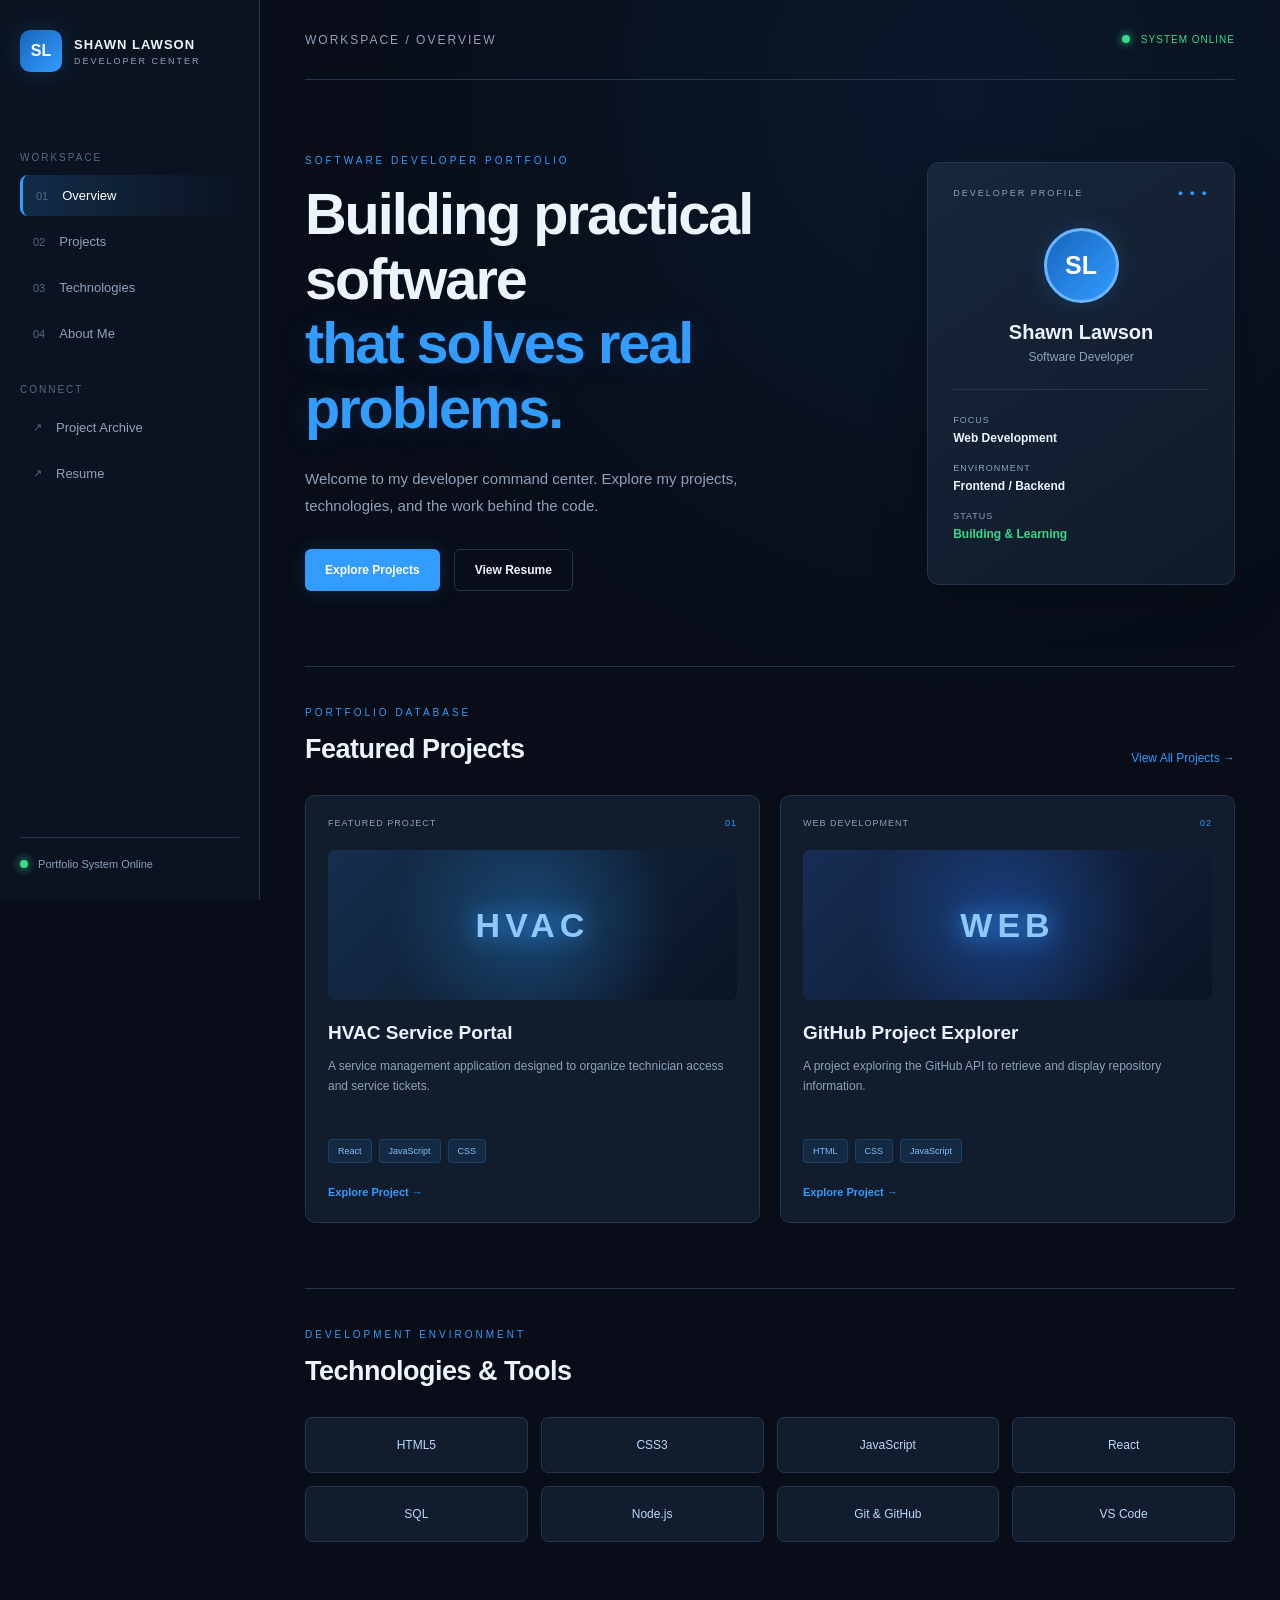
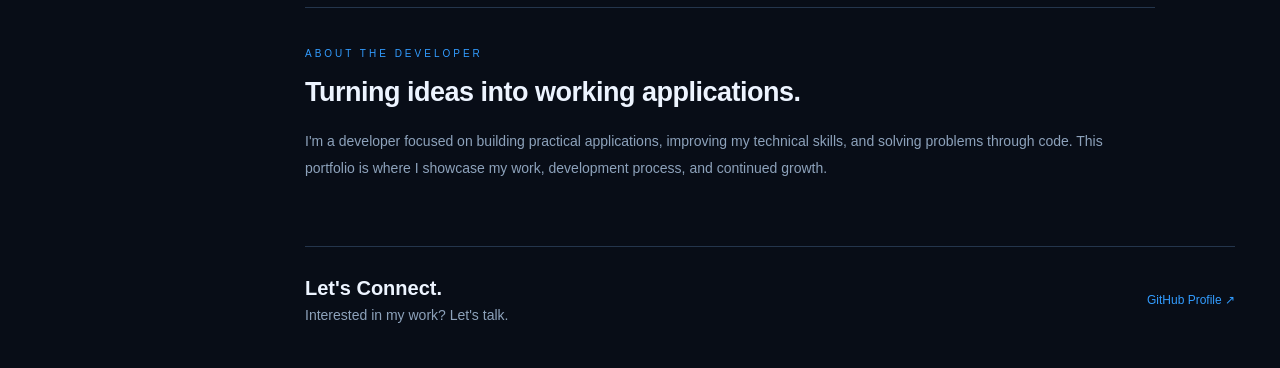
==== commit 24695972: "corrected the indentations." ====
--- a/index.html
+++ b/index.html
@@ -1,6 +1,6 @@
-
 <!DOCTYPE html>
 <html lang="en">
+
 <head>
     <meta charset="UTF-8">
     <meta name="viewport" content="width=device-width, initial-scale=1.0">
@@ -273,9 +273,7 @@
                     <p>Interested in my work? Let's talk.</p>
                 </div>
 
-                <a href="https://github.com/Slawson25"
-                   target="_blank"
-                   rel="noopener noreferrer">
+                <a href="https://github.com/Slawson25" target="_blank" rel="noopener noreferrer">
                     GitHub Profile ↗
                 </a>
             </footer>
@@ -287,4 +285,5 @@
     <script type="module" src="/js/app.js"></script>
 
 </body>
-</html>
+
+</html>
--- a/css/style.css
+++ b/css/style.css
@@ -198,7 +198,7 @@
 
 .breadcrumb {
     color: var(--muted);
-    font-size: 10px;
+    font-size: 12px;
     letter-spacing: 2px;
 }
 
@@ -556,12 +556,12 @@
 
 .main-footer h3 {
     margin-bottom: 7px;
-    font-size: 18px;
+    font-size: 20px;
 }
 
 .main-footer p {
     color: var(--muted);
-    font-size: 12px;
+    font-size: 14px;
 }
 
 .main-footer > a {
